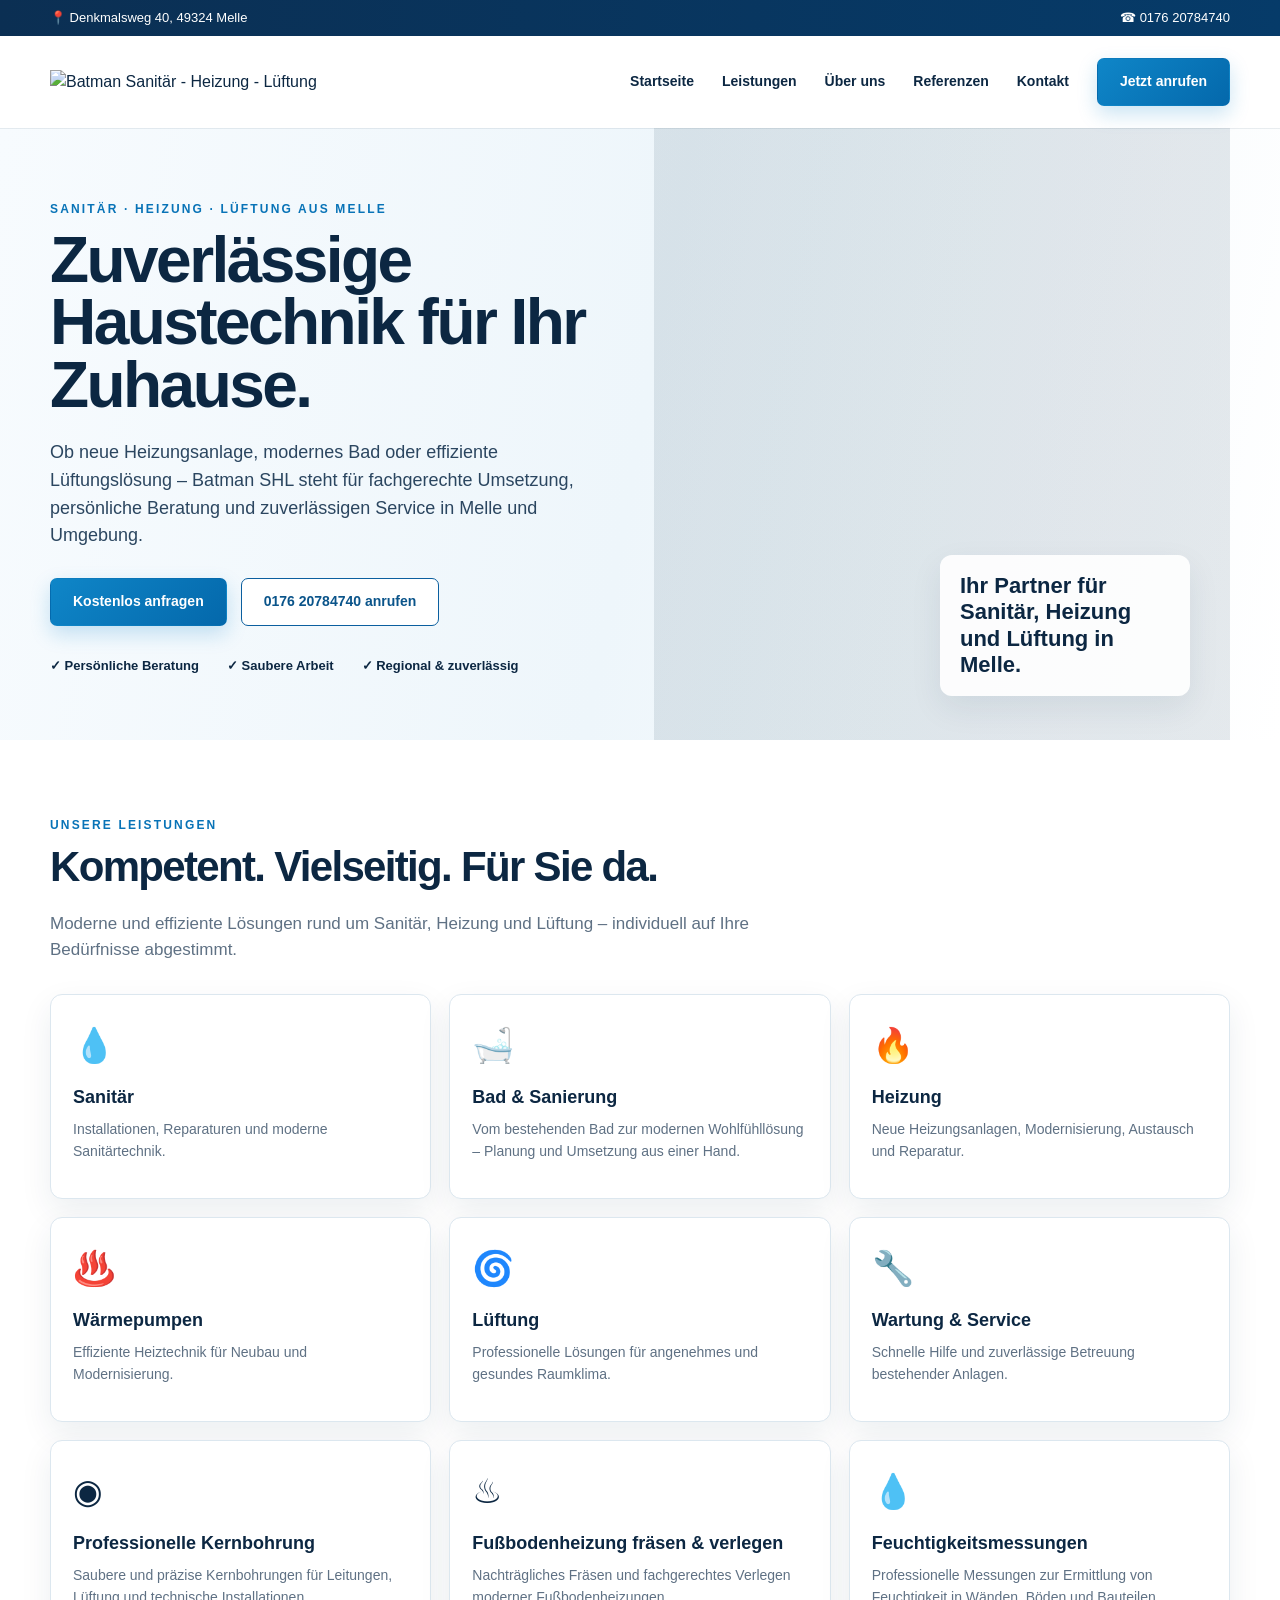
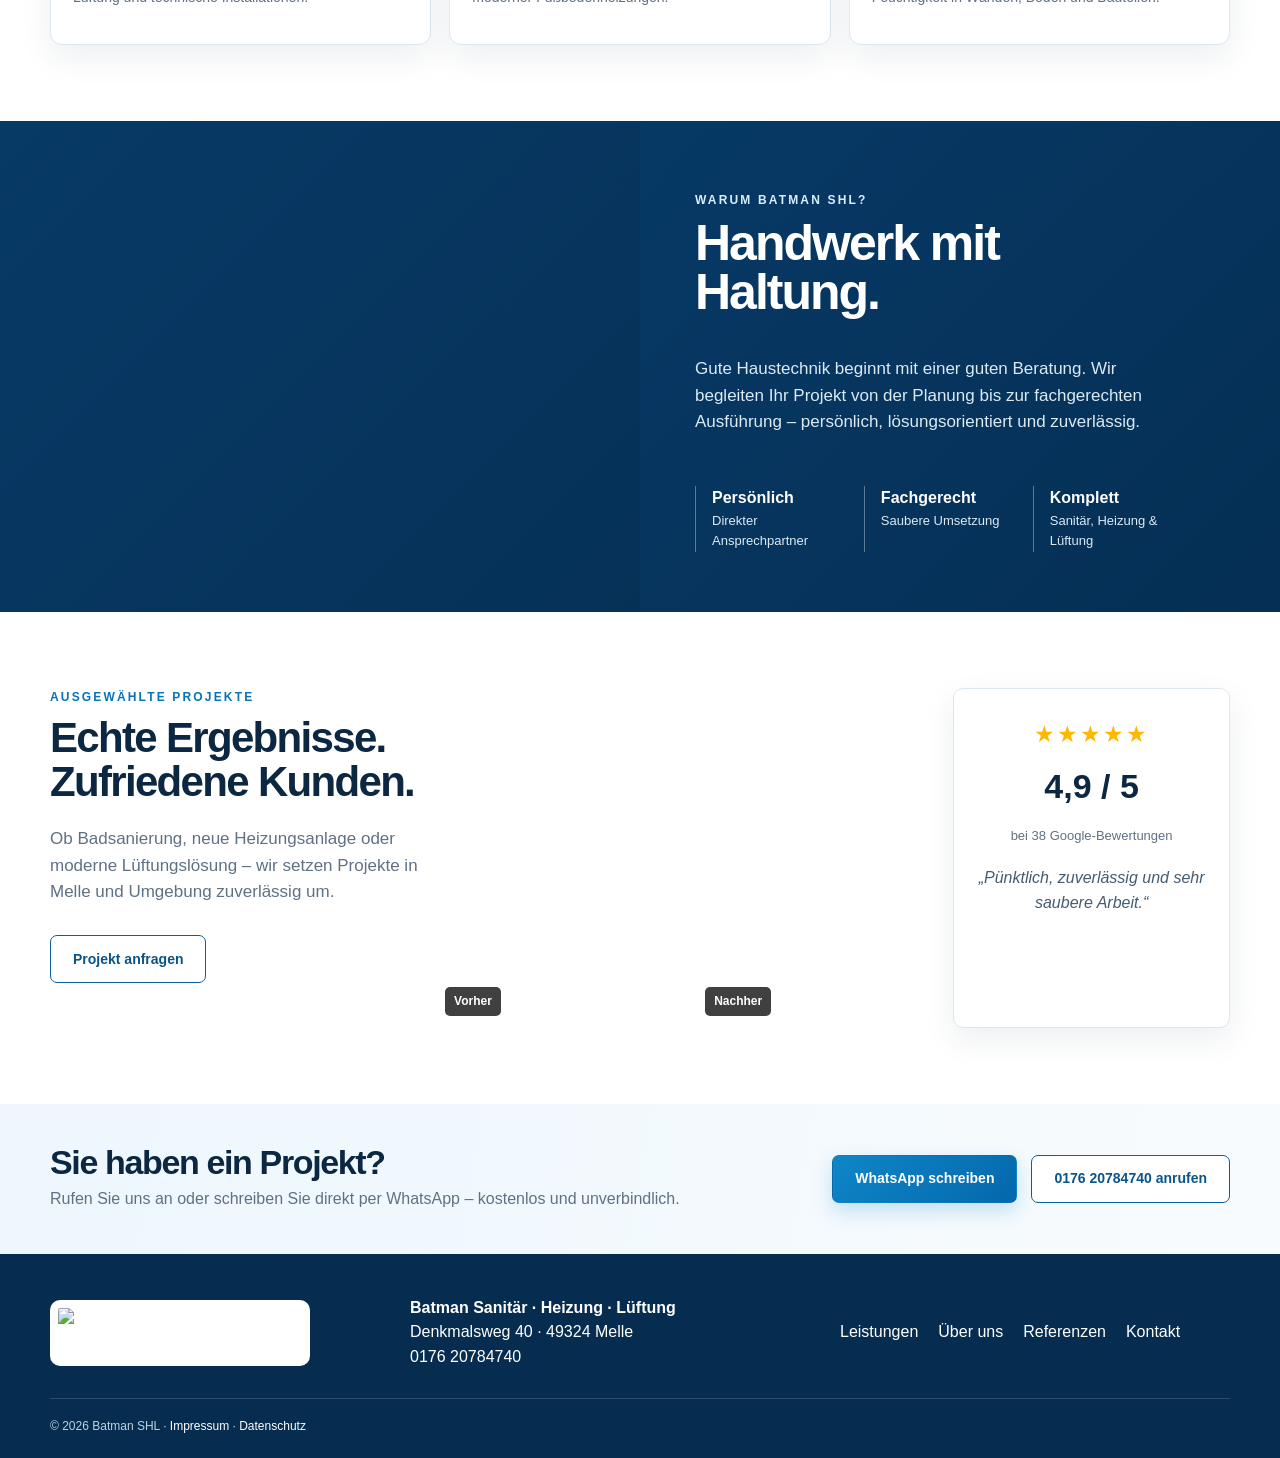
==== index.html @ 79354294 "Add files via upload" ====
<!doctype html>
<html lang="de">
<head>
  <meta charset="utf-8">
  <meta name="viewport" content="width=device-width, initial-scale=1">
  <meta name="description" content="Batman Sanitär – Heizung – Lüftung in Melle. Sanitär, Bad, Heizung, Wärmepumpe, Lüftung, Kernbohrung, Fußbodenheizung, Feuchtigkeitsmessung, Wartung und Service.">
  <title>Batman SHL | Sanitär · Heizung · Lüftung in Melle</title>
  <link rel="stylesheet" href="styles.css">
</head>
<body>
  <div class="topbar">
    <div class="container topbar-inner">
      <span>📍 Denkmalsweg 40, 49324 Melle</span>
      <div><a href="tel:+4917620784740">☎ 0176 20784740</a></div>
    </div>
  </div>

  <header class="header" id="start">
    <div class="container nav-wrap">
      <a class="brand" href="#start" aria-label="Batman SHL Startseite">
        <img src="assets/logo.jpg" alt="Batman Sanitär - Heizung - Lüftung">
      </a>
      <button class="menu-toggle" aria-label="Menü öffnen" aria-expanded="false">☰</button>
      <nav class="nav" aria-label="Hauptnavigation">
        <a href="#start">Startseite</a>
        <a href="#leistungen">Leistungen</a>
        <a href="#warum">Über uns</a>
        <a href="#referenzen">Referenzen</a>
        <a href="#kontakt">Kontakt</a>
      </nav>
      <a class="btn btn-primary nav-cta" href="tel:+4917620784740">Jetzt anrufen</a>
    </div>
  </header>

  <main>
    <section class="hero">
      <div class="container hero-grid">
        <div class="hero-copy">
          <div class="eyebrow">SANITÄR · HEIZUNG · LÜFTUNG AUS MELLE</div>
          <h1>Zuverlässige Haustechnik für Ihr Zuhause.</h1>
          <p>Ob neue Heizungsanlage, modernes Bad oder effiziente Lüftungslösung – Batman SHL steht für fachgerechte Umsetzung, persönliche Beratung und zuverlässigen Service in Melle und Umgebung.</p>
          <div class="actions">
            <a class="btn btn-primary" href="#kontakt">Kostenlos anfragen</a>
            <a class="btn btn-outline" href="tel:+4917620784740">0176 20784740 anrufen</a>
          </div>
          <div class="trust-row">
            <span>✓ Persönliche Beratung</span>
            <span>✓ Saubere Arbeit</span>
            <span>✓ Regional & zuverlässig</span>
          </div>
        </div>
        <div class="hero-media" role="img" aria-label="Modernes Badezimmer">
          <div class="hero-note">Ihr Partner für Sanitär, Heizung und Lüftung in Melle.</div>
        </div>
      </div>
    </section>

    <section class="section" id="leistungen">
      <div class="container">
        <div class="eyebrow">UNSERE LEISTUNGEN</div>
        <h2>Kompetent. Vielseitig. Für Sie da.</h2>
        <p class="section-intro">Moderne und effiziente Lösungen rund um Sanitär, Heizung und Lüftung – individuell auf Ihre Bedürfnisse abgestimmt.</p>
        <div class="services-grid">
          <article class="service-card"><div class="service-icon">💧</div><h3>Sanitär</h3><p>Installationen, Reparaturen und moderne Sanitärtechnik.</p></article>
          <article class="service-card"><div class="service-icon">🛁</div><h3>Bad & Sanierung</h3><p>Vom bestehenden Bad zur modernen Wohlfühllösung – Planung und Umsetzung aus einer Hand.</p></article>
          <article class="service-card"><div class="service-icon">🔥</div><h3>Heizung</h3><p>Neue Heizungsanlagen, Modernisierung, Austausch und Reparatur.</p></article>
          <article class="service-card"><div class="service-icon">♨️</div><h3>Wärmepumpen</h3><p>Effiziente Heiztechnik für Neubau und Modernisierung.</p></article>
          <article class="service-card"><div class="service-icon">🌀</div><h3>Lüftung</h3><p>Professionelle Lösungen für angenehmes und gesundes Raumklima.</p></article>
          <article class="service-card"><div class="service-icon">🔧</div><h3>Wartung & Service</h3><p>Schnelle Hilfe und zuverlässige Betreuung bestehender Anlagen.</p></article>
          <article class="service-card"><div class="service-icon">◉</div><h3>Professionelle Kernbohrung</h3><p>Saubere und präzise Kernbohrungen für Leitungen, Lüftung und technische Installationen.</p></article>
          <article class="service-card"><div class="service-icon">♨</div><h3>Fußbodenheizung fräsen & verlegen</h3><p>Nachträgliches Fräsen und fachgerechtes Verlegen moderner Fußbodenheizungen.</p></article>
          <article class="service-card"><div class="service-icon">💧</div><h3>Feuchtigkeitsmessungen</h3><p>Professionelle Messungen zur Ermittlung von Feuchtigkeit in Wänden, Böden und Bauteilen.</p></article>
        </div>
      </div>
    </section>

    <section class="why" id="warum">
      <div class="why-photo"></div>
      <div class="why-copy">
        <div class="eyebrow light">WARUM BATMAN SHL?</div>
        <h2>Handwerk mit Haltung.</h2>
        <p>Gute Haustechnik beginnt mit einer guten Beratung. Wir begleiten Ihr Projekt von der Planung bis zur fachgerechten Ausführung – persönlich, lösungsorientiert und zuverlässig.</p>
        <div class="why-points">
          <div><strong>Persönlich</strong><span>Direkter Ansprechpartner</span></div>
          <div><strong>Fachgerecht</strong><span>Saubere Umsetzung</span></div>
          <div><strong>Komplett</strong><span>Sanitär, Heizung & Lüftung</span></div>
        </div>
      </div>
    </section>

    <section class="section" id="referenzen">
      <div class="container project-grid">
        <div>
          <div class="eyebrow">AUSGEWÄHLTE PROJEKTE</div>
          <h2>Echte Ergebnisse. Zufriedene Kunden.</h2>
          <p class="section-intro">Ob Badsanierung, neue Heizungsanlage oder moderne Lüftungslösung – wir setzen Projekte in Melle und Umgebung zuverlässig um.</p>
          <a class="btn btn-outline" href="#kontakt">Projekt anfragen</a>
        </div>
        <div class="project-visual"><span>Vorher</span></div>
        <div class="project-visual after"><span>Nachher</span></div>
        <aside class="review-card">
          <div class="stars">★★★★★</div>
          <strong>4,9 / 5</strong>
          <p>bei 38 Google-Bewertungen</p>
          <blockquote>„Pünktlich, zuverlässig und sehr saubere Arbeit.“</blockquote>
        </aside>
      </div>
    </section>

    <section class="contact-band" id="kontakt">
      <div class="container contact-inner">
        <div>
          <h2>Sie haben ein Projekt?</h2>
          <p>Rufen Sie uns an oder schreiben Sie direkt per WhatsApp – kostenlos und unverbindlich.</p>
        </div>
        <div class="actions">
          <a class="btn btn-primary" href="https://wa.me/4917620784740" target="_blank" rel="noopener">WhatsApp schreiben</a>
          <a class="btn btn-outline light-btn" href="tel:+4917620784740">0176 20784740 anrufen</a>
        </div>
      </div>
    </section>
  </main>

  <footer class="footer">
    <div class="container footer-grid">
      <img src="assets/logo.jpg" alt="Batman Sanitär - Heizung - Lüftung">
      <div>
        <strong>Batman Sanitär · Heizung · Lüftung</strong><br>
        Denkmalsweg 40 · 49324 Melle<br>
        <a href="tel:+4917620784740">0176 20784740</a>
      </div>
      <div class="footer-links">
        <a href="#leistungen">Leistungen</a>
        <a href="#warum">Über uns</a>
        <a href="#referenzen">Referenzen</a>
        <a href="#kontakt">Kontakt</a>
      </div>
    </div>
    <div class="container legal">© <span id="year"></span> Batman SHL · <a href="#">Impressum</a> · <a href="#">Datenschutz</a></div>
  </footer>

  <script src="script.js"></script>
</body>
</html>
---- styles.css ----
:root{--navy:#063b69;--navy2:#0b2f53;--blue:#0f86c8;--red:#d52b1e;--yellow:#ffc928;--ink:#0c2742;--muted:#5f7184;--soft:#f4f8fb;--line:#dce7ef;--white:#fff;--shadow:0 12px 32px rgba(7,45,78,.08)}
*{box-sizing:border-box}html{scroll-behavior:smooth}body{margin:0;font-family:Arial,Helvetica,sans-serif;color:var(--ink);background:#fff;line-height:1.55}a{color:inherit;text-decoration:none}.container{width:min(1180px,calc(100% - 40px));margin:auto}.topbar{background:linear-gradient(90deg,var(--navy2),var(--navy));color:#fff;font-size:13px}.topbar-inner{height:36px;display:flex;align-items:center;justify-content:space-between}.topbar a{color:#fff}.header{background:#fff;position:sticky;top:0;z-index:20;box-shadow:0 1px 0 rgba(12,39,66,.08)}.nav-wrap{height:92px;display:flex;align-items:center;gap:28px}.brand img{display:block;width:280px;max-height:78px;object-fit:contain;object-position:left center}.nav{margin-left:auto;display:flex;gap:28px;align-items:center;font-size:14px;font-weight:600}.nav a:hover{color:var(--blue)}.menu-toggle{display:none;background:none;border:0;font-size:26px}.btn{display:inline-flex;align-items:center;justify-content:center;min-height:48px;padding:0 22px;border-radius:7px;font-weight:700;font-size:14px;border:1px solid transparent;transition:.2s}.btn-primary{background:linear-gradient(135deg,var(--blue),#0468ab);color:#fff;box-shadow:0 8px 20px rgba(15,134,200,.22)}.btn-primary:hover{transform:translateY(-1px)}.btn-outline{border-color:#0b5f9f;color:#0a548a;background:#fff}.hero{background:linear-gradient(100deg,#f7fbfe 0%,#eef6fb 50%,#fff 100%)}.hero-grid{display:grid;grid-template-columns:1.05fr 1fr;min-height:560px}.hero-copy{padding:72px 52px 64px 0;display:flex;flex-direction:column;justify-content:center}.eyebrow{letter-spacing:.18em;font-size:12px;font-weight:800;color:#0873b7;margin-bottom:10px}.hero h1,.section h2,.why h2,.contact-band h2{font-size:clamp(38px,5vw,64px);line-height:.98;letter-spacing:-.04em;margin:0 0 22px}.hero p{font-size:18px;max-width:670px;margin:0 0 28px;color:#2b4660}.actions{display:flex;gap:14px;flex-wrap:wrap}.trust-row{display:flex;gap:28px;flex-wrap:wrap;margin-top:30px;font-size:13px;font-weight:600}.trust-row span{white-space:nowrap}.hero-media{min-height:560px;background:linear-gradient(rgba(4,45,76,.10),rgba(4,45,76,.10)),url('assets/hero-bad.jpg') center/cover no-repeat;position:relative}.hero-note{position:absolute;right:40px;bottom:44px;max-width:250px;background:rgba(255,255,255,.9);padding:18px 20px;border-radius:12px;font-size:22px;font-weight:700;line-height:1.2;box-shadow:var(--shadow)}.section{padding:76px 0}.section h2{font-size:42px;line-height:1.05}.section-intro{max-width:760px;color:var(--muted);margin:0 0 30px;font-size:17px}.services-grid{display:grid;grid-template-columns:repeat(3,1fr);gap:18px}.service-card{border:1px solid var(--line);border-radius:12px;padding:24px 22px;background:#fff;min-height:205px;box-shadow:var(--shadow)}.service-card h3{margin:12px 0 8px;font-size:18px}.service-card p{margin:0;color:var(--muted);font-size:14px}.service-icon{font-size:34px}.why{display:grid;grid-template-columns:1fr 1fr;background:linear-gradient(135deg,#083f70,#052f54);color:#fff}.why-photo{min-height:470px;background:linear-gradient(rgba(4,28,48,.15),rgba(4,28,48,.15)),url('assets/mitarbeiter.jpg') center/cover no-repeat}.why-copy{padding:70px 8vw 60px 55px;display:flex;flex-direction:column;justify-content:center}.why h2{font-size:50px}.why p{font-size:17px;max-width:680px;color:#dceaf4}.light{color:#d9efff}.why-points{display:grid;grid-template-columns:repeat(3,1fr);gap:24px;margin-top:34px}.why-points div{border-left:1px solid rgba(255,255,255,.35);padding-left:16px}.why-points strong,.why-points span{display:block}.why-points span{font-size:13px;color:#dceaf4}.project-grid{display:grid;grid-template-columns:1.2fr .8fr .8fr .9fr;gap:14px;align-items:stretch}.project-visual{min-height:340px;border-radius:10px;background:url('assets/bad-vorher.jpg') center/cover no-repeat;position:relative}.project-visual.after{background-image:url('assets/bad-nachher.jpg')}.project-visual span{position:absolute;left:12px;bottom:12px;background:#111c;color:#fff;padding:5px 9px;border-radius:5px;font-size:12px;font-weight:700}.review-card{border:1px solid var(--line);border-radius:10px;padding:28px 22px;text-align:center;box-shadow:var(--shadow)}.stars{color:#ffb800;font-size:23px;letter-spacing:2px}.review-card strong{display:block;font-size:34px;margin-top:8px}.review-card p{color:var(--muted);font-size:13px}.review-card blockquote{font-style:italic;margin:20px 0 0;color:#445c71}.contact-band{background:linear-gradient(100deg,#edf7fd,#f8fbfd);padding:42px 0}.contact-inner{display:flex;align-items:center;justify-content:space-between;gap:30px}.contact-band h2{font-size:34px;margin-bottom:8px}.contact-band p{margin:0;color:var(--muted)}.footer{background:#062d50;color:#fff;padding:42px 0 22px}.footer-grid{display:grid;grid-template-columns:320px 1fr 1fr;gap:40px;align-items:center}.footer img{width:260px;background:#fff;border-radius:10px;padding:8px}.footer a{color:#fff}.footer-links{display:flex;gap:20px;flex-wrap:wrap}.legal{margin-top:28px;padding-top:18px;border-top:1px solid rgba(255,255,255,.15);font-size:12px;color:#bed1df}.light-btn{background:#fff}
@media(max-width:1000px){.nav{position:absolute;top:92px;left:0;right:0;background:#fff;padding:20px;box-shadow:var(--shadow);display:none;flex-direction:column}.nav.open{display:flex}.menu-toggle{display:block;margin-left:auto}.nav-cta{display:none}.hero-grid{grid-template-columns:1fr}.hero-copy{padding-right:0}.hero-media{min-height:420px}.services-grid{grid-template-columns:repeat(3,1fr)}.why{grid-template-columns:1fr}.project-grid{grid-template-columns:1fr 1fr}.project-grid>div:first-child{grid-column:1/-1}.review-card{grid-column:1/-1}.footer-grid{grid-template-columns:1fr}.brand img{width:240px}}
@media(max-width:640px){.container{width:min(100% - 24px,1180px)}.topbar-inner{height:auto;padding:8px 0;gap:8px;flex-direction:column;align-items:flex-start}.nav-wrap{height:78px}.brand img{width:205px;max-height:66px}.hero-copy{padding:48px 0}.hero h1{font-size:46px}.hero-media{min-height:330px}.hero-note{right:18px;bottom:18px;font-size:18px;max-width:210px}.services-grid{grid-template-columns:1fr}.why-copy{padding:50px 24px}.why h2{font-size:42px}.why-points{grid-template-columns:1fr}.project-grid{grid-template-columns:1fr}.project-grid>*{grid-column:1!important}.contact-inner{flex-direction:column;align-items:flex-start}.footer img{width:220px}.actions .btn{width:100%}}
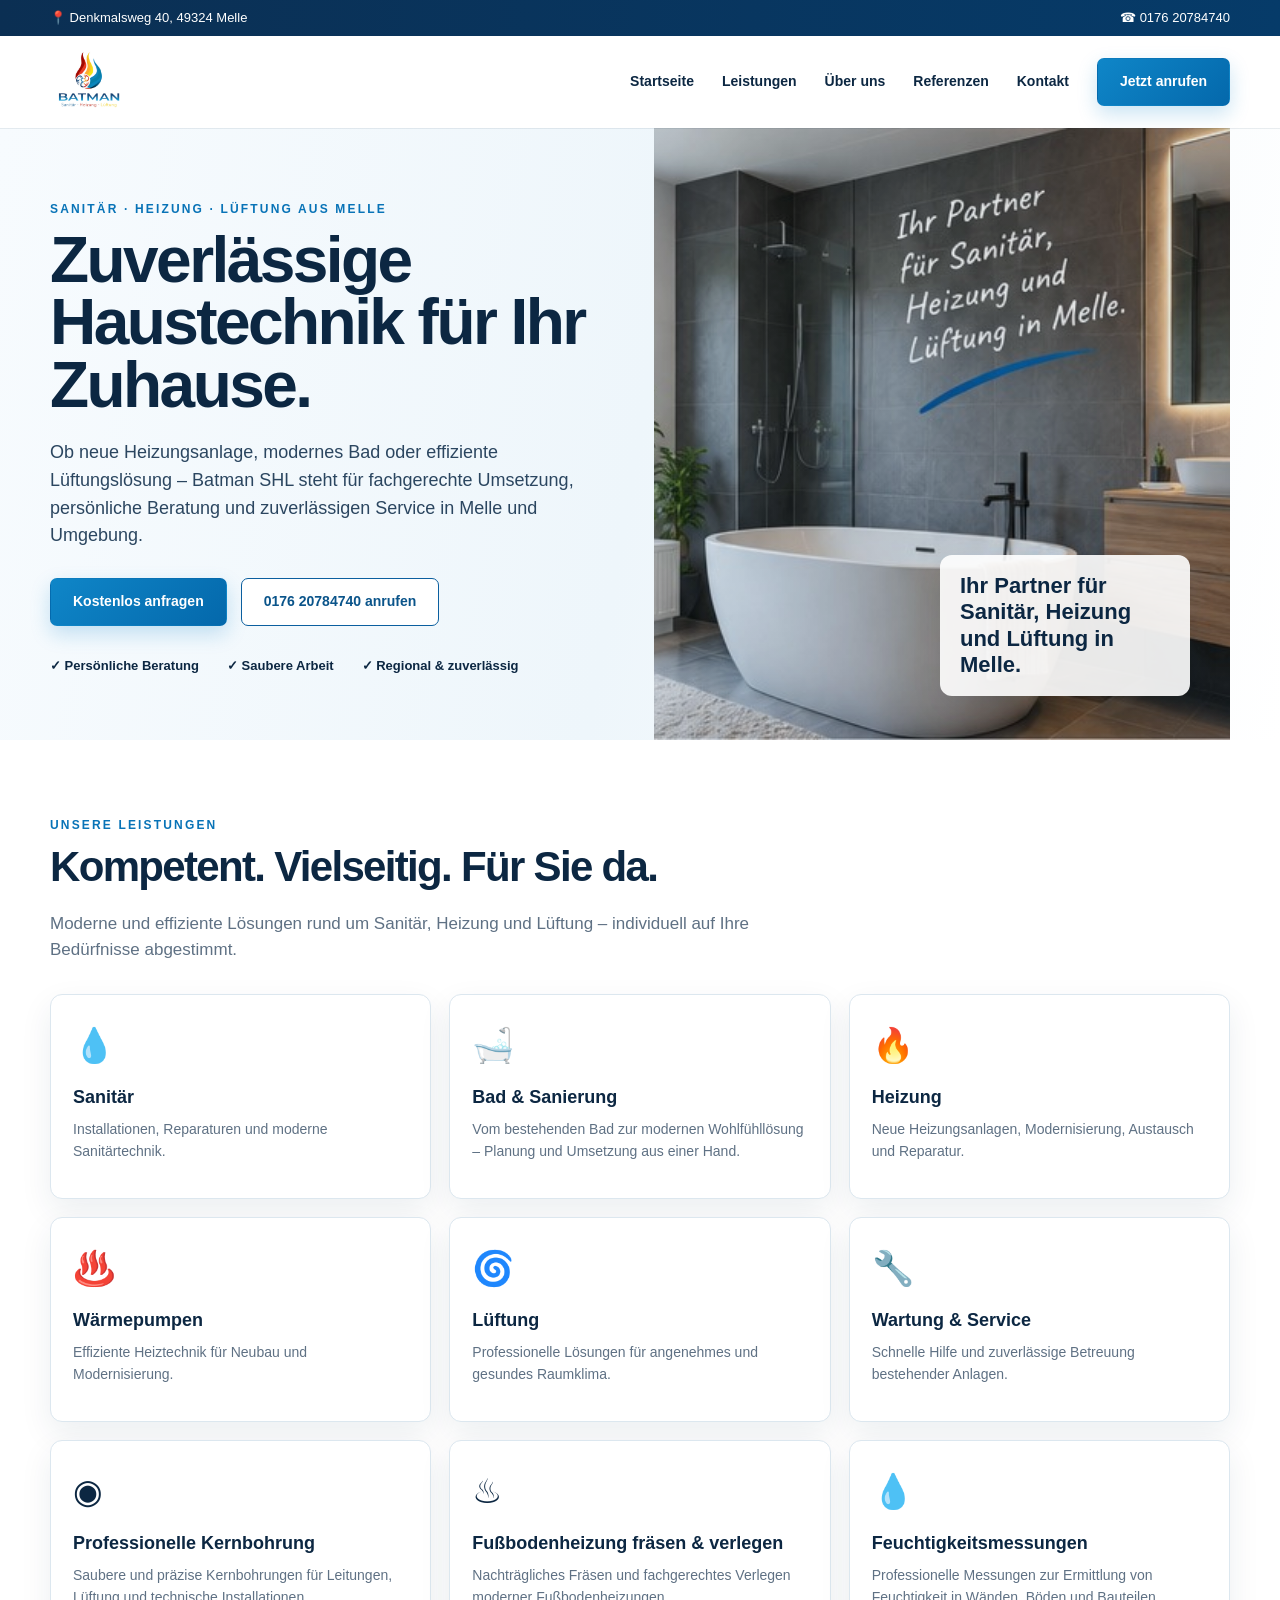
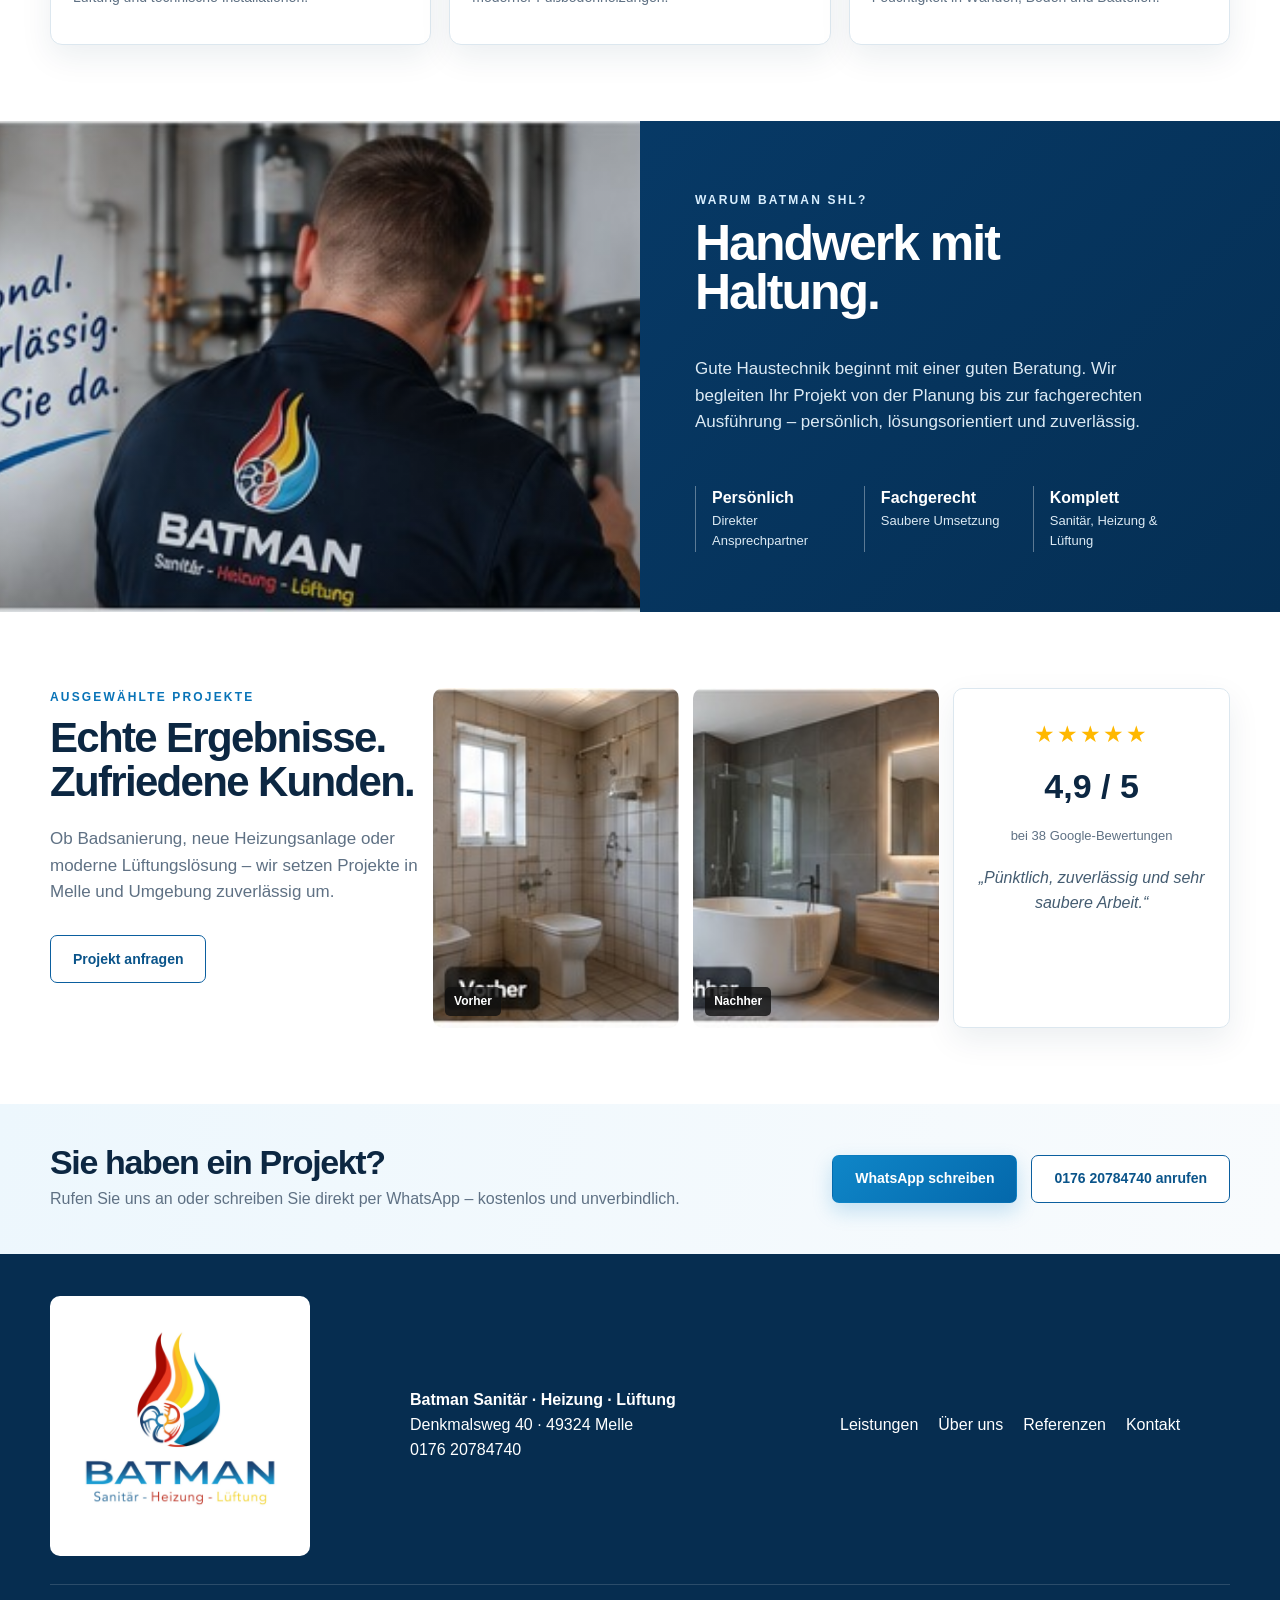
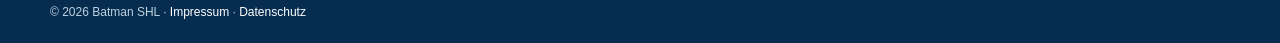
==== commit 46b81c3a: "Add files via upload" ====
--- a/index.html
+++ b/index.html
@@ -18,7 +18,7 @@
   <header class="header" id="start">
     <div class="container nav-wrap">
       <a class="brand" href="#start" aria-label="Batman SHL Startseite">
-        <img src="assets/logo.jpg" alt="Batman Sanitär - Heizung - Lüftung">
+        <img src="logo.jpg" alt="Batman Sanitär - Heizung - Lüftung">
       </a>
       <button class="menu-toggle" aria-label="Menü öffnen" aria-expanded="false">☰</button>
       <nav class="nav" aria-label="Hauptnavigation">
@@ -123,7 +123,7 @@
 
   <footer class="footer">
     <div class="container footer-grid">
-      <img src="assets/logo.jpg" alt="Batman Sanitär - Heizung - Lüftung">
+      <img src="logo.jpg" alt="Batman Sanitär - Heizung - Lüftung">
       <div>
         <strong>Batman Sanitär · Heizung · Lüftung</strong><br>
         Denkmalsweg 40 · 49324 Melle<br>
--- a/styles.css
+++ b/styles.css
@@ -1,4 +1,53 @@
 :root{--navy:#063b69;--navy2:#0b2f53;--blue:#0f86c8;--red:#d52b1e;--yellow:#ffc928;--ink:#0c2742;--muted:#5f7184;--soft:#f4f8fb;--line:#dce7ef;--white:#fff;--shadow:0 12px 32px rgba(7,45,78,.08)}
-*{box-sizing:border-box}html{scroll-behavior:smooth}body{margin:0;font-family:Arial,Helvetica,sans-serif;color:var(--ink);background:#fff;line-height:1.55}a{color:inherit;text-decoration:none}.container{width:min(1180px,calc(100% - 40px));margin:auto}.topbar{background:linear-gradient(90deg,var(--navy2),var(--navy));color:#fff;font-size:13px}.topbar-inner{height:36px;display:flex;align-items:center;justify-content:space-between}.topbar a{color:#fff}.header{background:#fff;position:sticky;top:0;z-index:20;box-shadow:0 1px 0 rgba(12,39,66,.08)}.nav-wrap{height:92px;display:flex;align-items:center;gap:28px}.brand img{display:block;width:280px;max-height:78px;object-fit:contain;object-position:left center}.nav{margin-left:auto;display:flex;gap:28px;align-items:center;font-size:14px;font-weight:600}.nav a:hover{color:var(--blue)}.menu-toggle{display:none;background:none;border:0;font-size:26px}.btn{display:inline-flex;align-items:center;justify-content:center;min-height:48px;padding:0 22px;border-radius:7px;font-weight:700;font-size:14px;border:1px solid transparent;transition:.2s}.btn-primary{background:linear-gradient(135deg,var(--blue),#0468ab);color:#fff;box-shadow:0 8px 20px rgba(15,134,200,.22)}.btn-primary:hover{transform:translateY(-1px)}.btn-outline{border-color:#0b5f9f;color:#0a548a;background:#fff}.hero{background:linear-gradient(100deg,#f7fbfe 0%,#eef6fb 50%,#fff 100%)}.hero-grid{display:grid;grid-template-columns:1.05fr 1fr;min-height:560px}.hero-copy{padding:72px 52px 64px 0;display:flex;flex-direction:column;justify-content:center}.eyebrow{letter-spacing:.18em;font-size:12px;font-weight:800;color:#0873b7;margin-bottom:10px}.hero h1,.section h2,.why h2,.contact-band h2{font-size:clamp(38px,5vw,64px);line-height:.98;letter-spacing:-.04em;margin:0 0 22px}.hero p{font-size:18px;max-width:670px;margin:0 0 28px;color:#2b4660}.actions{display:flex;gap:14px;flex-wrap:wrap}.trust-row{display:flex;gap:28px;flex-wrap:wrap;margin-top:30px;font-size:13px;font-weight:600}.trust-row span{white-space:nowrap}.hero-media{min-height:560px;background:linear-gradient(rgba(4,45,76,.10),rgba(4,45,76,.10)),url('assets/hero-bad.jpg') center/cover no-repeat;position:relative}.hero-note{position:absolute;right:40px;bottom:44px;max-width:250px;background:rgba(255,255,255,.9);padding:18px 20px;border-radius:12px;font-size:22px;font-weight:700;line-height:1.2;box-shadow:var(--shadow)}.section{padding:76px 0}.section h2{font-size:42px;line-height:1.05}.section-intro{max-width:760px;color:var(--muted);margin:0 0 30px;font-size:17px}.services-grid{display:grid;grid-template-columns:repeat(3,1fr);gap:18px}.service-card{border:1px solid var(--line);border-radius:12px;padding:24px 22px;background:#fff;min-height:205px;box-shadow:var(--shadow)}.service-card h3{margin:12px 0 8px;font-size:18px}.service-card p{margin:0;color:var(--muted);font-size:14px}.service-icon{font-size:34px}.why{display:grid;grid-template-columns:1fr 1fr;background:linear-gradient(135deg,#083f70,#052f54);color:#fff}.why-photo{min-height:470px;background:linear-gradient(rgba(4,28,48,.15),rgba(4,28,48,.15)),url('assets/mitarbeiter.jpg') center/cover no-repeat}.why-copy{padding:70px 8vw 60px 55px;display:flex;flex-direction:column;justify-content:center}.why h2{font-size:50px}.why p{font-size:17px;max-width:680px;color:#dceaf4}.light{color:#d9efff}.why-points{display:grid;grid-template-columns:repeat(3,1fr);gap:24px;margin-top:34px}.why-points div{border-left:1px solid rgba(255,255,255,.35);padding-left:16px}.why-points strong,.why-points span{display:block}.why-points span{font-size:13px;color:#dceaf4}.project-grid{display:grid;grid-template-columns:1.2fr .8fr .8fr .9fr;gap:14px;align-items:stretch}.project-visual{min-height:340px;border-radius:10px;background:url('assets/bad-vorher.jpg') center/cover no-repeat;position:relative}.project-visual.after{background-image:url('assets/bad-nachher.jpg')}.project-visual span{position:absolute;left:12px;bottom:12px;background:#111c;color:#fff;padding:5px 9px;border-radius:5px;font-size:12px;font-weight:700}.review-card{border:1px solid var(--line);border-radius:10px;padding:28px 22px;text-align:center;box-shadow:var(--shadow)}.stars{color:#ffb800;font-size:23px;letter-spacing:2px}.review-card strong{display:block;font-size:34px;margin-top:8px}.review-card p{color:var(--muted);font-size:13px}.review-card blockquote{font-style:italic;margin:20px 0 0;color:#445c71}.contact-band{background:linear-gradient(100deg,#edf7fd,#f8fbfd);padding:42px 0}.contact-inner{display:flex;align-items:center;justify-content:space-between;gap:30px}.contact-band h2{font-size:34px;margin-bottom:8px}.contact-band p{margin:0;color:var(--muted)}.footer{background:#062d50;color:#fff;padding:42px 0 22px}.footer-grid{display:grid;grid-template-columns:320px 1fr 1fr;gap:40px;align-items:center}.footer img{width:260px;background:#fff;border-radius:10px;padding:8px}.footer a{color:#fff}.footer-links{display:flex;gap:20px;flex-wrap:wrap}.legal{margin-top:28px;padding-top:18px;border-top:1px solid rgba(255,255,255,.15);font-size:12px;color:#bed1df}.light-btn{background:#fff}
+*{box-sizing:border-box}html{scroll-behavior:smooth}body{margin:0;font-family:Arial,Helvetica,sans-serif;color:var(--ink);background:#fff;line-height:1.55}a{color:inherit;text-decoration:none}.container{width:min(1180px,calc(100% - 40px));margin:auto}.topbar{background:linear-gradient(90deg,var(--navy2),var(--navy));color:#fff;font-size:13px}.topbar-inner{height:36px;display:flex;align-items:center;justify-content:space-between}.topbar a{color:#fff}.header{background:#fff;position:sticky;top:0;z-index:20;box-shadow:0 1px 0 rgba(12,39,66,.08)}.nav-wrap{height:92px;display:flex;align-items:center;gap:28px}.brand img{display:block;width:280px;max-height:78px;object-fit:contain;object-position:left center}.nav{margin-left:auto;display:flex;gap:28px;align-items:center;font-size:14px;font-weight:600}.nav a:hover{color:var(--blue)}.menu-toggle{display:none;background:none;border:0;font-size:26px}.btn{display:inline-flex;align-items:center;justify-content:center;min-height:48px;padding:0 22px;border-radius:7px;font-weight:700;font-size:14px;border:1px solid transparent;transition:.2s}.btn-primary{background:linear-gradient(135deg,var(--blue),#0468ab);color:#fff;box-shadow:0 8px 20px rgba(15,134,200,.22)}.btn-primary:hover{transform:translateY(-1px)}.btn-outline{border-color:#0b5f9f;color:#0a548a;background:#fff}.hero{background:linear-gradient(100deg,#f7fbfe 0%,#eef6fb 50%,#fff 100%)}.hero-grid{display:grid;grid-template-columns:1.05fr 1fr;min-height:560px}.hero-copy{padding:72px 52px 64px 0;display:flex;flex-direction:column;justify-content:center}.eyebrow{letter-spacing:.18em;font-size:12px;font-weight:800;color:#0873b7;margin-bottom:10px}.hero h1,.section h2,.why h2,.contact-band h2{font-size:clamp(38px,5vw,64px);line-height:.98;letter-spacing:-.04em;margin:0 0 22px}.hero p{font-size:18px;max-width:670px;margin:0 0 28px;color:#2b4660}.actions{display:flex;gap:14px;flex-wrap:wrap}.trust-row{display:flex;gap:28px;flex-wrap:wrap;margin-top:30px;font-size:13px;font-weight:600}.trust-row span{white-space:nowrap}.hero-media{min-height:560px;background:linear-gradient(rgba(4,45,76,.10),rgba(4,45,76,.10)),url('hero-bad.jpg') center/cover no-repeat;position:relative}.hero-note{position:absolute;right:40px;bottom:44px;max-width:250px;background:rgba(255,255,255,.9);padding:18px 20px;border-radius:12px;font-size:22px;font-weight:700;line-height:1.2;box-shadow:var(--shadow)}.section{padding:76px 0}.section h2{font-size:42px;line-height:1.05}.section-intro{max-width:760px;color:var(--muted);margin:0 0 30px;font-size:17px}.services-grid{display:grid;grid-template-columns:repeat(3,1fr);gap:18px}.service-card{border:1px solid var(--line);border-radius:12px;padding:24px 22px;background:#fff;min-height:205px;box-shadow:var(--shadow)}.service-card h3{margin:12px 0 8px;font-size:18px}.service-card p{margin:0;color:var(--muted);font-size:14px}.service-icon{font-size:34px}.why{display:grid;grid-template-columns:1fr 1fr;background:linear-gradient(135deg,#083f70,#052f54);color:#fff}.why-photo{min-height:470px;background:linear-gradient(rgba(4,28,48,.15),rgba(4,28,48,.15)),url('mitarbeiter.jpg') center/cover no-repeat}.why-copy{padding:70px 8vw 60px 55px;display:flex;flex-direction:column;justify-content:center}.why h2{font-size:50px}.why p{font-size:17px;max-width:680px;color:#dceaf4}.light{color:#d9efff}.why-points{display:grid;grid-template-columns:repeat(3,1fr);gap:24px;margin-top:34px}.why-points div{border-left:1px solid rgba(255,255,255,.35);padding-left:16px}.why-points strong,.why-points span{display:block}.why-points span{font-size:13px;color:#dceaf4}.project-grid{display:grid;grid-template-columns:1.2fr .8fr .8fr .9fr;gap:14px;align-items:stretch}.project-visual{min-height:340px;border-radius:10px;background:url('bad-vorher.jpg') center/cover no-repeat;position:relative}.project-visual.after{background-image:url('bad-nachher.jpg')}.project-visual span{position:absolute;left:12px;bottom:12px;background:#111c;color:#fff;padding:5px 9px;border-radius:5px;font-size:12px;font-weight:700}.review-card{border:1px solid var(--line);border-radius:10px;padding:28px 22px;text-align:center;box-shadow:var(--shadow)}.stars{color:#ffb800;font-size:23px;letter-spacing:2px}.review-card strong{display:block;font-size:34px;margin-top:8px}.review-card p{color:var(--muted);font-size:13px}.review-card blockquote{font-style:italic;margin:20px 0 0;color:#445c71}.contact-band{background:linear-gradient(100deg,#edf7fd,#f8fbfd);padding:42px 0}.contact-inner{display:flex;align-items:center;justify-content:space-between;gap:30px}.contact-band h2{font-size:34px;margin-bottom:8px}.contact-band p{margin:0;color:var(--muted)}.footer{background:#062d50;color:#fff;padding:42px 0 22px}.footer-grid{display:grid;grid-template-columns:320px 1fr 1fr;gap:40px;align-items:center}.footer img{width:260px;background:#fff;border-radius:10px;padding:8px}.footer a{color:#fff}.footer-links{display:flex;gap:20px;flex-wrap:wrap}.legal{margin-top:28px;padding-top:18px;border-top:1px solid rgba(255,255,255,.15);font-size:12px;color:#bed1df}.light-btn{background:#fff}
 @media(max-width:1000px){.nav{position:absolute;top:92px;left:0;right:0;background:#fff;padding:20px;box-shadow:var(--shadow);display:none;flex-direction:column}.nav.open{display:flex}.menu-toggle{display:block;margin-left:auto}.nav-cta{display:none}.hero-grid{grid-template-columns:1fr}.hero-copy{padding-right:0}.hero-media{min-height:420px}.services-grid{grid-template-columns:repeat(3,1fr)}.why{grid-template-columns:1fr}.project-grid{grid-template-columns:1fr 1fr}.project-grid>div:first-child{grid-column:1/-1}.review-card{grid-column:1/-1}.footer-grid{grid-template-columns:1fr}.brand img{width:240px}}
 @media(max-width:640px){.container{width:min(100% - 24px,1180px)}.topbar-inner{height:auto;padding:8px 0;gap:8px;flex-direction:column;align-items:flex-start}.nav-wrap{height:78px}.brand img{width:205px;max-height:66px}.hero-copy{padding:48px 0}.hero h1{font-size:46px}.hero-media{min-height:330px}.hero-note{right:18px;bottom:18px;font-size:18px;max-width:210px}.services-grid{grid-template-columns:1fr}.why-copy{padding:50px 24px}.why h2{font-size:42px}.why-points{grid-template-columns:1fr}.project-grid{grid-template-columns:1fr}.project-grid>*{grid-column:1!important}.contact-inner{flex-direction:column;align-items:flex-start}.footer img{width:220px}.actions .btn{width:100%}}
+
+/* ===== MOBILE-ONLY KORREKTUREN (Desktop bleibt unverändert) ===== */
+@media (max-width:640px){
+  /* Header kompakter und Logo sauber sichtbar */
+  .header{position:sticky;top:0}
+  .nav-wrap{height:72px;gap:12px}
+  .brand{display:flex;align-items:center;min-width:0;max-width:78%}
+  .brand img{width:190px;height:58px;max-height:58px;object-fit:contain;object-position:left center;background:#fff}
+  .menu-toggle{font-size:30px;line-height:1;padding:8px;color:var(--blue)}
+  .nav{top:72px}
+
+  /* Hero auf dem Handy ausgewogener */
+  .hero-copy{padding:38px 0 34px}
+  .hero h1{font-size:42px;line-height:1.04;margin-bottom:20px}
+  .hero p{font-size:17px;line-height:1.55}
+  .trust-row{gap:12px 20px;margin-top:24px}
+  .hero-media{min-height:285px;background-position:center}
+  .hero-note{right:14px;bottom:14px;max-width:205px;padding:15px 16px;font-size:17px}
+
+  /* Leistungen: weniger Leerraum, bessere Lesbarkeit */
+  .section{padding:54px 0}
+  .section h2{font-size:38px;line-height:1.06}
+  .section-intro{font-size:16px;line-height:1.55}
+  .services-grid{gap:14px}
+  .service-card{min-height:0;padding:22px 20px}
+  .service-card h3{font-size:21px}
+  .service-card p{font-size:16px;line-height:1.5}
+  .service-icon{font-size:32px}
+
+  /* Mitarbeiterbild auf Mobil sichtbar und vor dem Text */
+  .why{grid-template-columns:1fr}
+  .why-photo{display:block;min-height:280px;background-position:center 35%}
+  .why-copy{padding:44px 22px 48px}
+  .why h2{font-size:40px}
+  .why p{font-size:16px}
+  .why-points{gap:18px;margin-top:26px}
+
+  /* Referenzen: Bilder kompakt statt riesiger Leerflächen */
+  .project-grid{gap:16px}
+  .project-visual{min-height:260px;background-position:center}
+  .review-card{padding:24px 18px}
+
+  /* Kontakt & Footer kompakter */
+  .contact-band{padding:36px 0}
+  .contact-band h2{font-size:32px}
+  .footer{padding:34px 0 18px}
+  .footer-grid{gap:24px}
+  .footer img{width:200px;max-height:200px;object-fit:contain;background:#fff}
+}
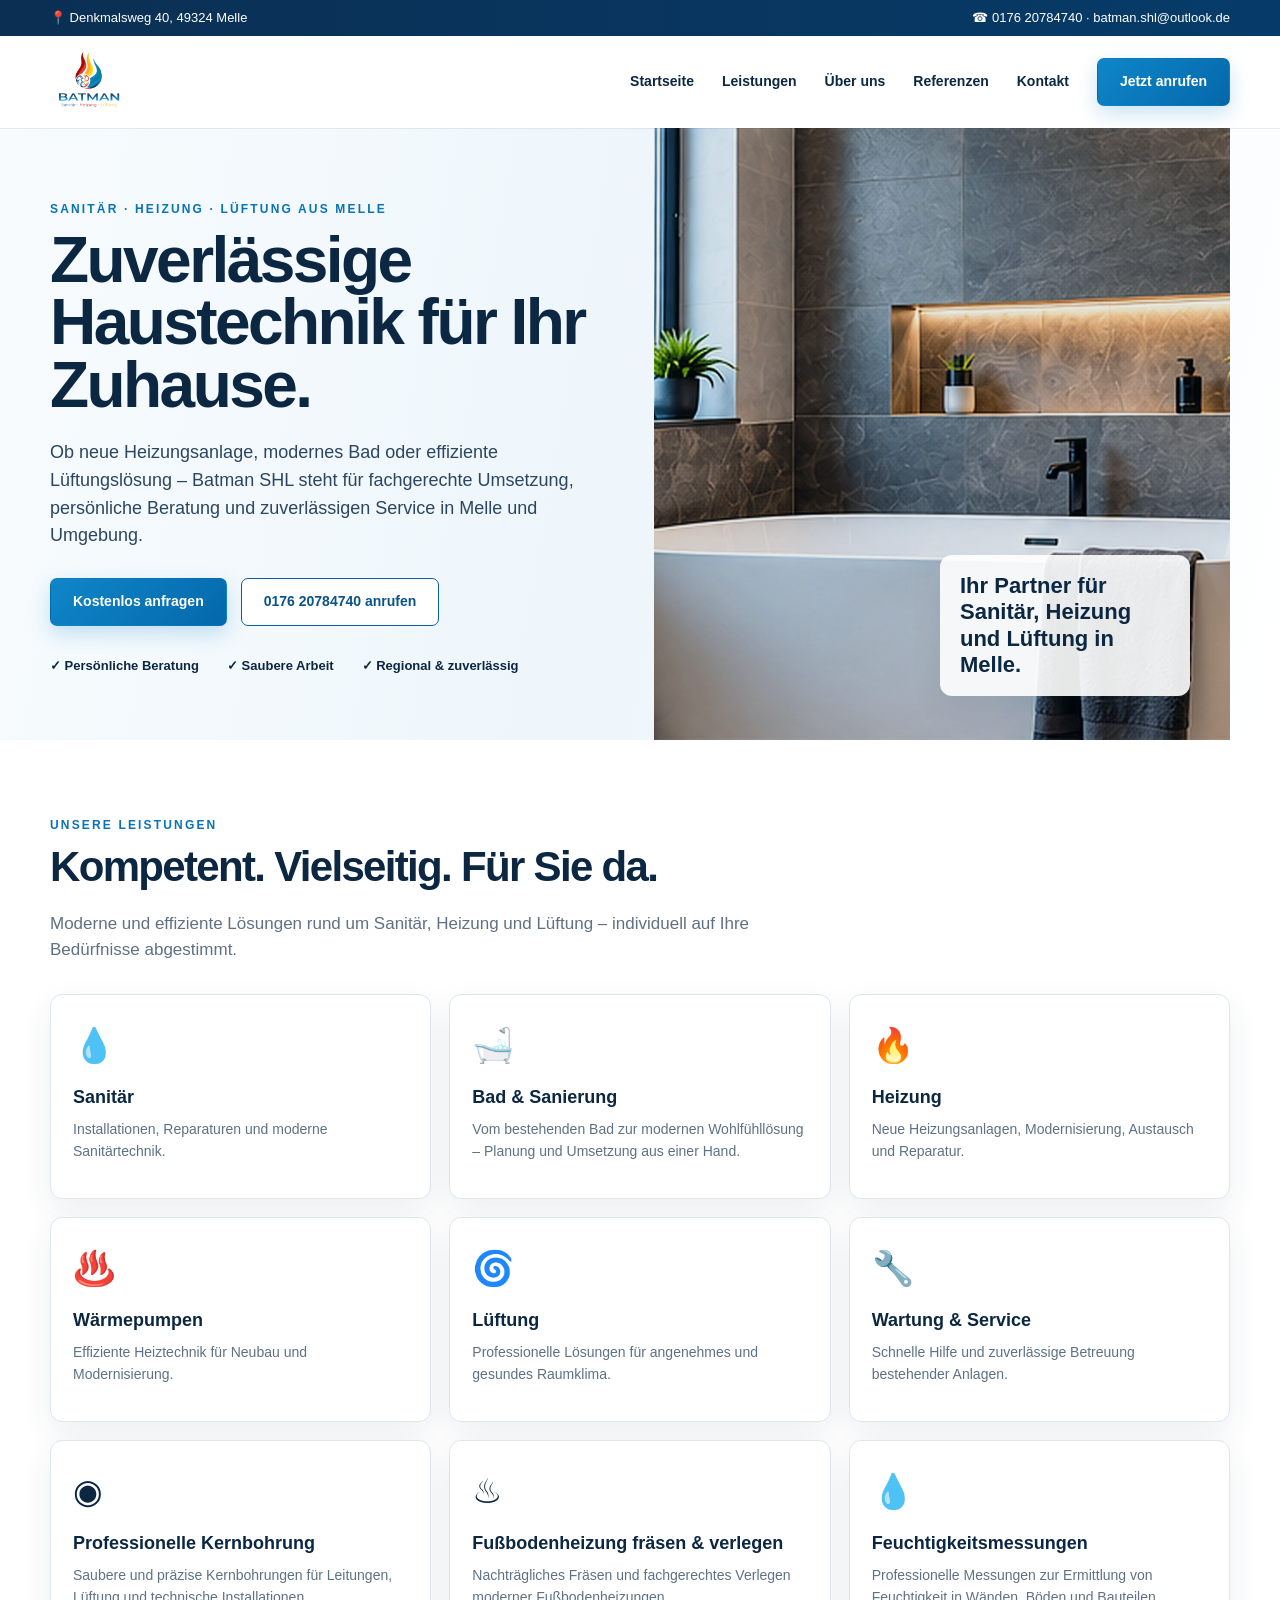
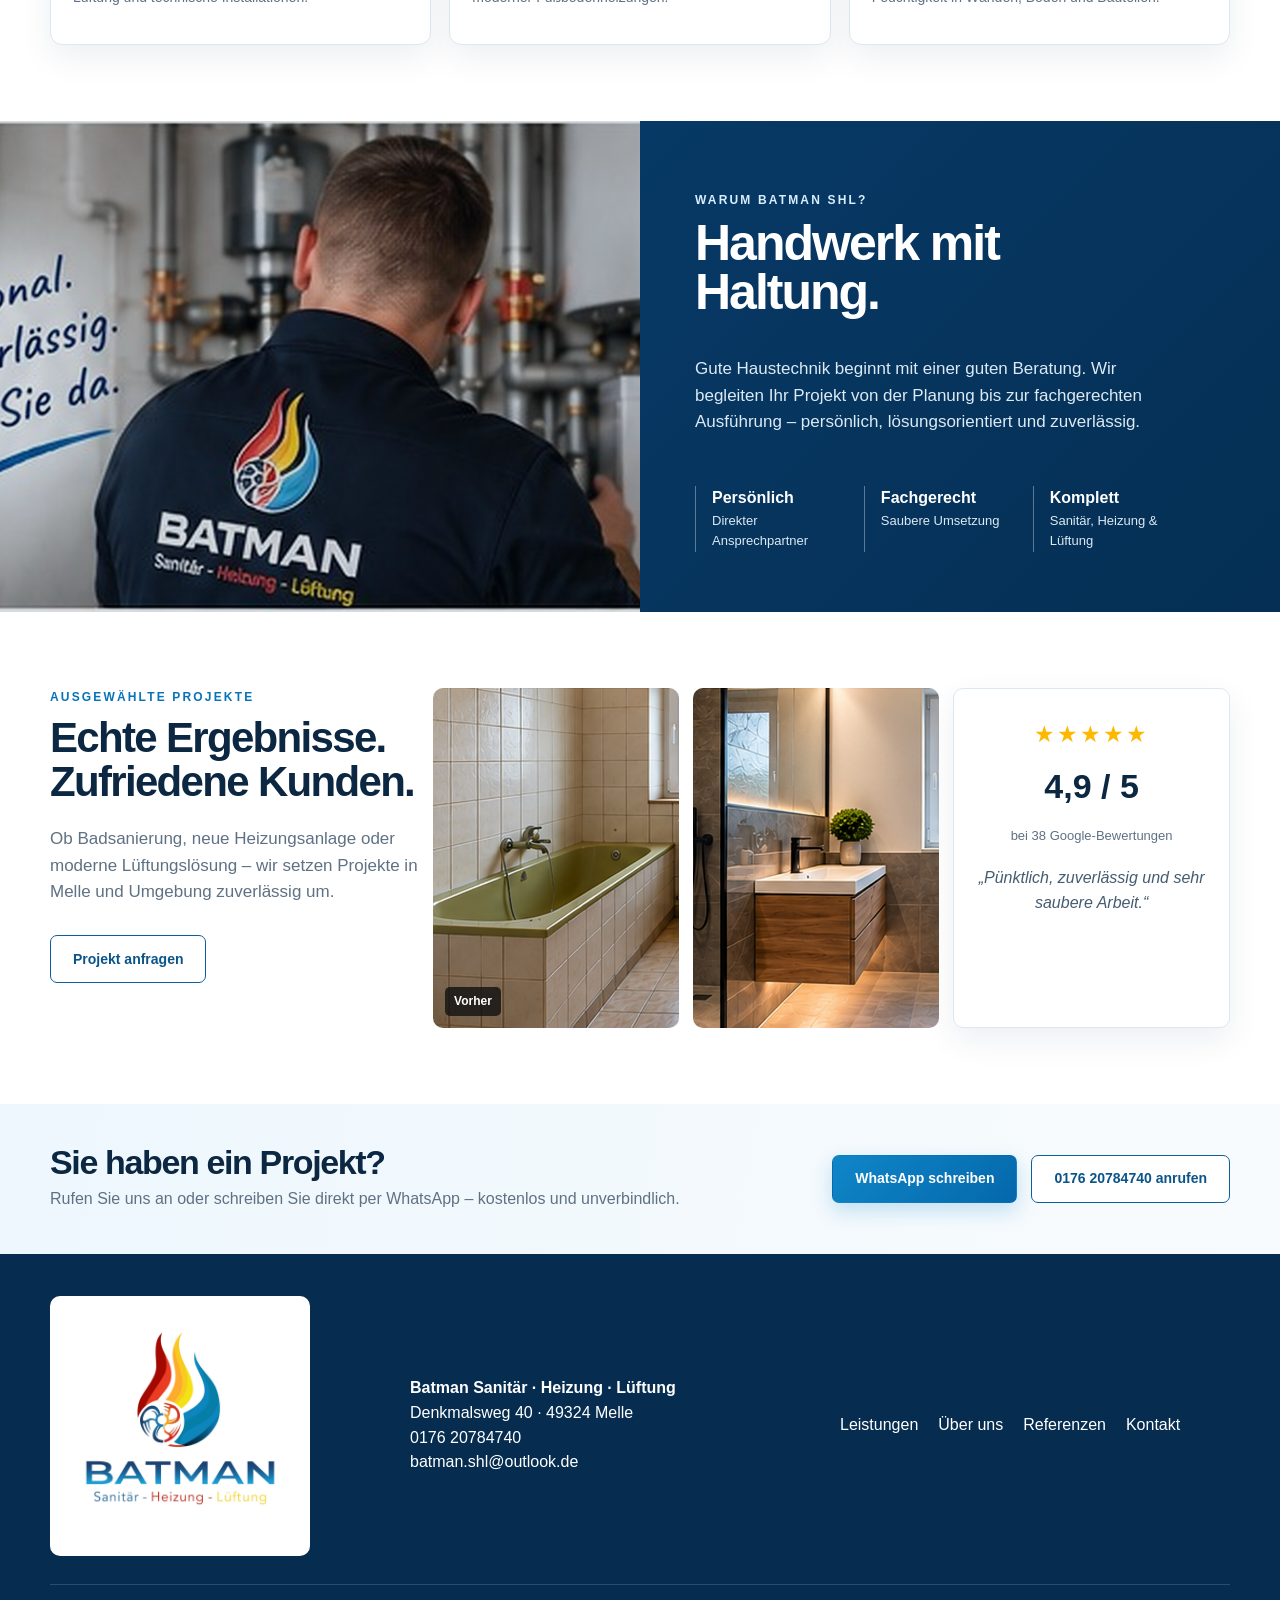
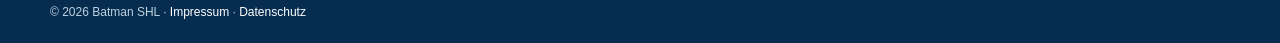
==== commit 42f6667f: "Add files via upload" ====
--- a/index.html
+++ b/index.html
@@ -3,15 +3,37 @@
 <head>
   <meta charset="utf-8">
   <meta name="viewport" content="width=device-width, initial-scale=1">
-  <meta name="description" content="Batman Sanitär – Heizung – Lüftung in Melle. Sanitär, Bad, Heizung, Wärmepumpe, Lüftung, Kernbohrung, Fußbodenheizung, Feuchtigkeitsmessung, Wartung und Service.">
-  <title>Batman SHL | Sanitär · Heizung · Lüftung in Melle</title>
+  <title>Batman SHL | Sanitär, Heizung & Lüftung in Melle</title>
+  <meta name="description" content="Batman SHL in Melle: Sanitär, Badsanierung, Heizung, Wärmepumpen, Lüftung, Kernbohrung, Fußbodenheizung fräsen & verlegen, Feuchtigkeitsmessungen und Service.">
+  <meta name="robots" content="index,follow">
+  <link rel="canonical" href="https://batman-shl.de/">
+  <meta property="og:type" content="website">
+  <meta property="og:locale" content="de_DE">
+  <meta property="og:title" content="Batman SHL | Sanitär, Heizung & Lüftung in Melle">
+  <meta property="og:description" content="Zuverlässige Haustechnik in Melle: Sanitär, Heizung, Lüftung, Wärmepumpen und weitere SHL-Leistungen.">
+  <meta property="og:url" content="https://batman-shl.de/">
+  <meta property="og:image" content="https://batman-shl.de/logo.jpg">
+  <link rel="icon" href="logo.jpg" type="image/jpeg">
   <link rel="stylesheet" href="styles.css">
+  <script type="application/ld+json">
+  {
+    "@context":"https://schema.org",
+    "@type":"Plumber",
+    "name":"Batman Sanitär - Heizung - Lüftung",
+    "url":"https://batman-shl.de/",
+    "image":"https://batman-shl.de/logo.jpg",
+    "telephone":"+49 176 20784740",
+    "email":"batman.shl@outlook.de",
+    "address":{"@type":"PostalAddress","streetAddress":"Denkmalsweg 40","postalCode":"49324","addressLocality":"Melle","addressCountry":"DE"},
+    "areaServed":"Melle und Umgebung"
+  }
+  </script>
 </head>
 <body>
   <div class="topbar">
     <div class="container topbar-inner">
       <span>📍 Denkmalsweg 40, 49324 Melle</span>
-      <div><a href="tel:+4917620784740">☎ 0176 20784740</a></div>
+      <div><a href="tel:+4917620784740">☎ 0176 20784740</a> · <a href="mailto:batman.shl@outlook.de">batman.shl@outlook.de</a></div>
     </div>
   </div>
 
@@ -97,7 +119,7 @@
           <a class="btn btn-outline" href="#kontakt">Projekt anfragen</a>
         </div>
         <div class="project-visual"><span>Vorher</span></div>
-        <div class="project-visual after"><span>Nachher</span></div>
+        <div class="project-visual after" aria-label="Modernisiertes Badezimmer"></div>
         <aside class="review-card">
           <div class="stars">★★★★★</div>
           <strong>4,9 / 5</strong>
@@ -127,7 +149,8 @@
       <div>
         <strong>Batman Sanitär · Heizung · Lüftung</strong><br>
         Denkmalsweg 40 · 49324 Melle<br>
-        <a href="tel:+4917620784740">0176 20784740</a>
+        <a href="tel:+4917620784740">0176 20784740</a><br>
+        <a href="mailto:batman.shl@outlook.de">batman.shl@outlook.de</a>
       </div>
       <div class="footer-links">
         <a href="#leistungen">Leistungen</a>
@@ -136,7 +159,7 @@
         <a href="#kontakt">Kontakt</a>
       </div>
     </div>
-    <div class="container legal">© <span id="year"></span> Batman SHL · <a href="#">Impressum</a> · <a href="#">Datenschutz</a></div>
+    <div class="container legal">© <span id="year"></span> Batman SHL · <a href="impressum.html">Impressum</a> · <a href="datenschutz.html">Datenschutz</a></div>
   </footer>
 
   <script src="script.js"></script>
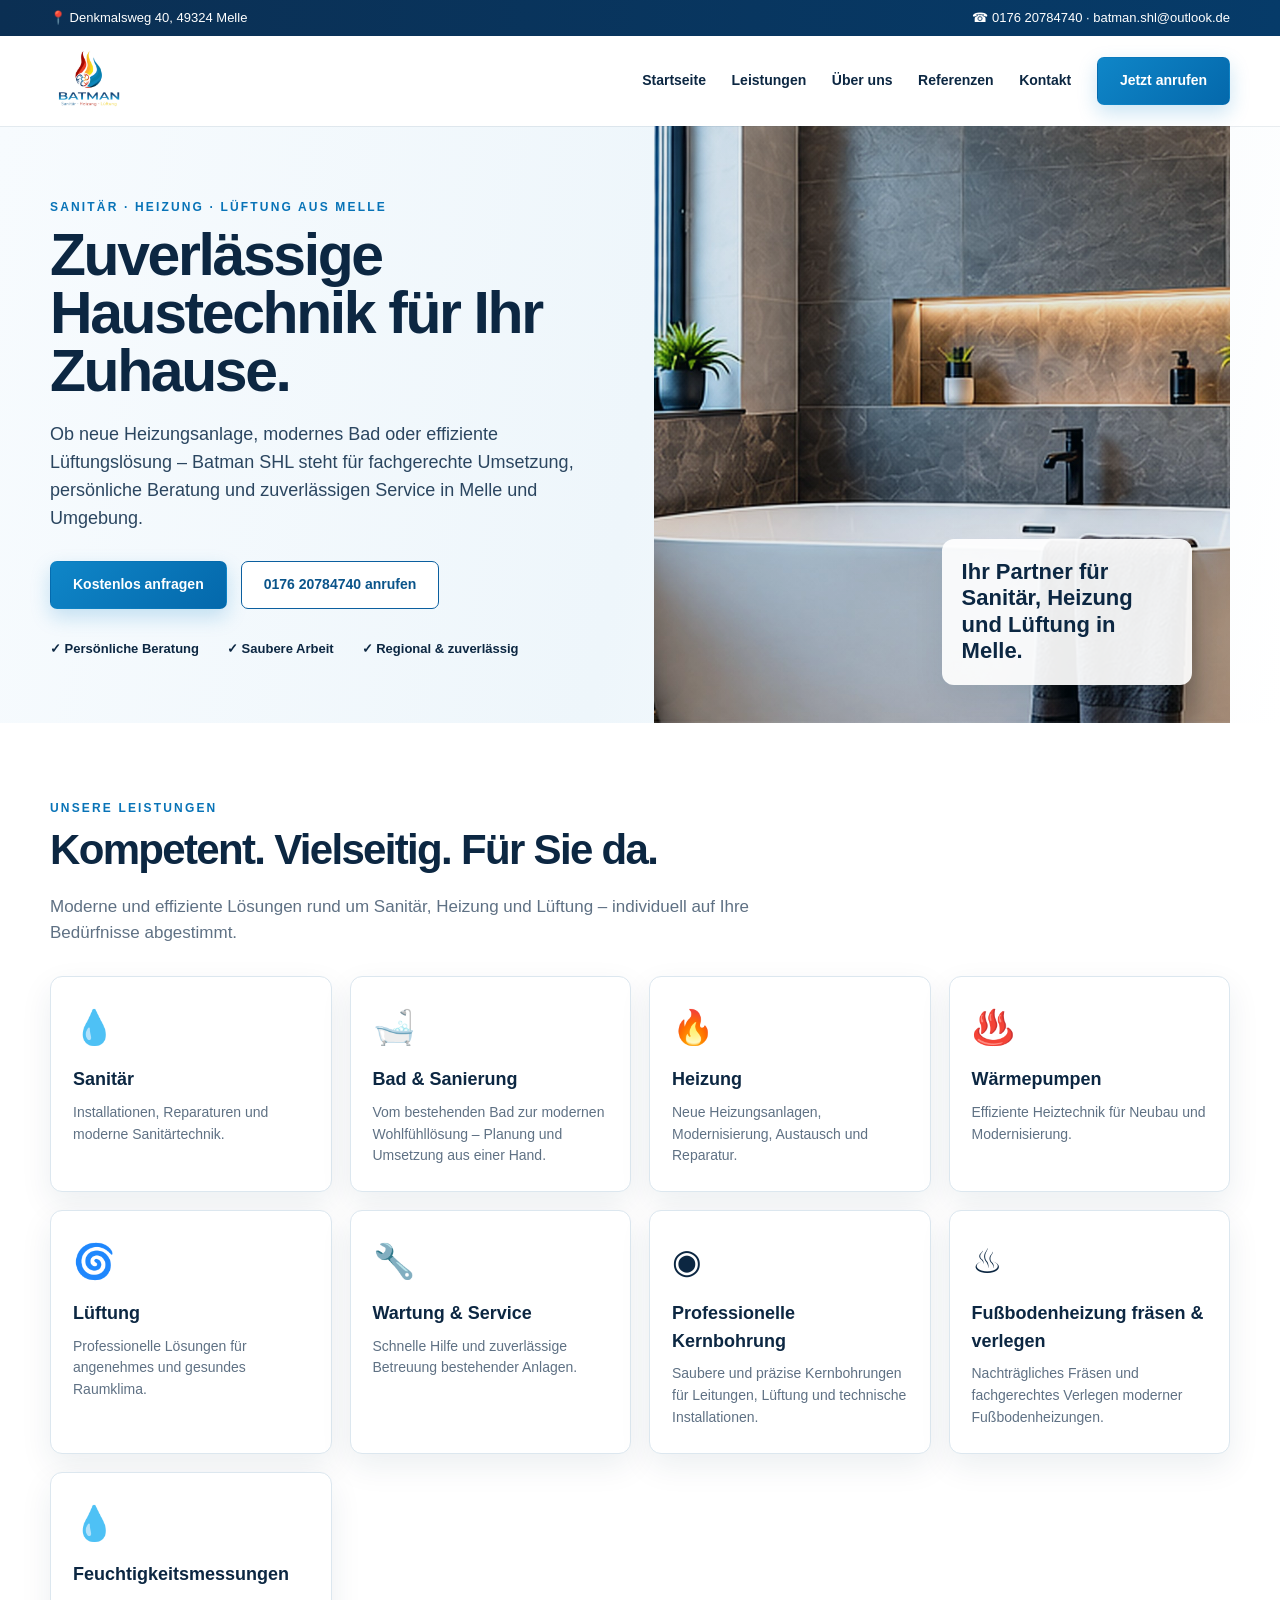
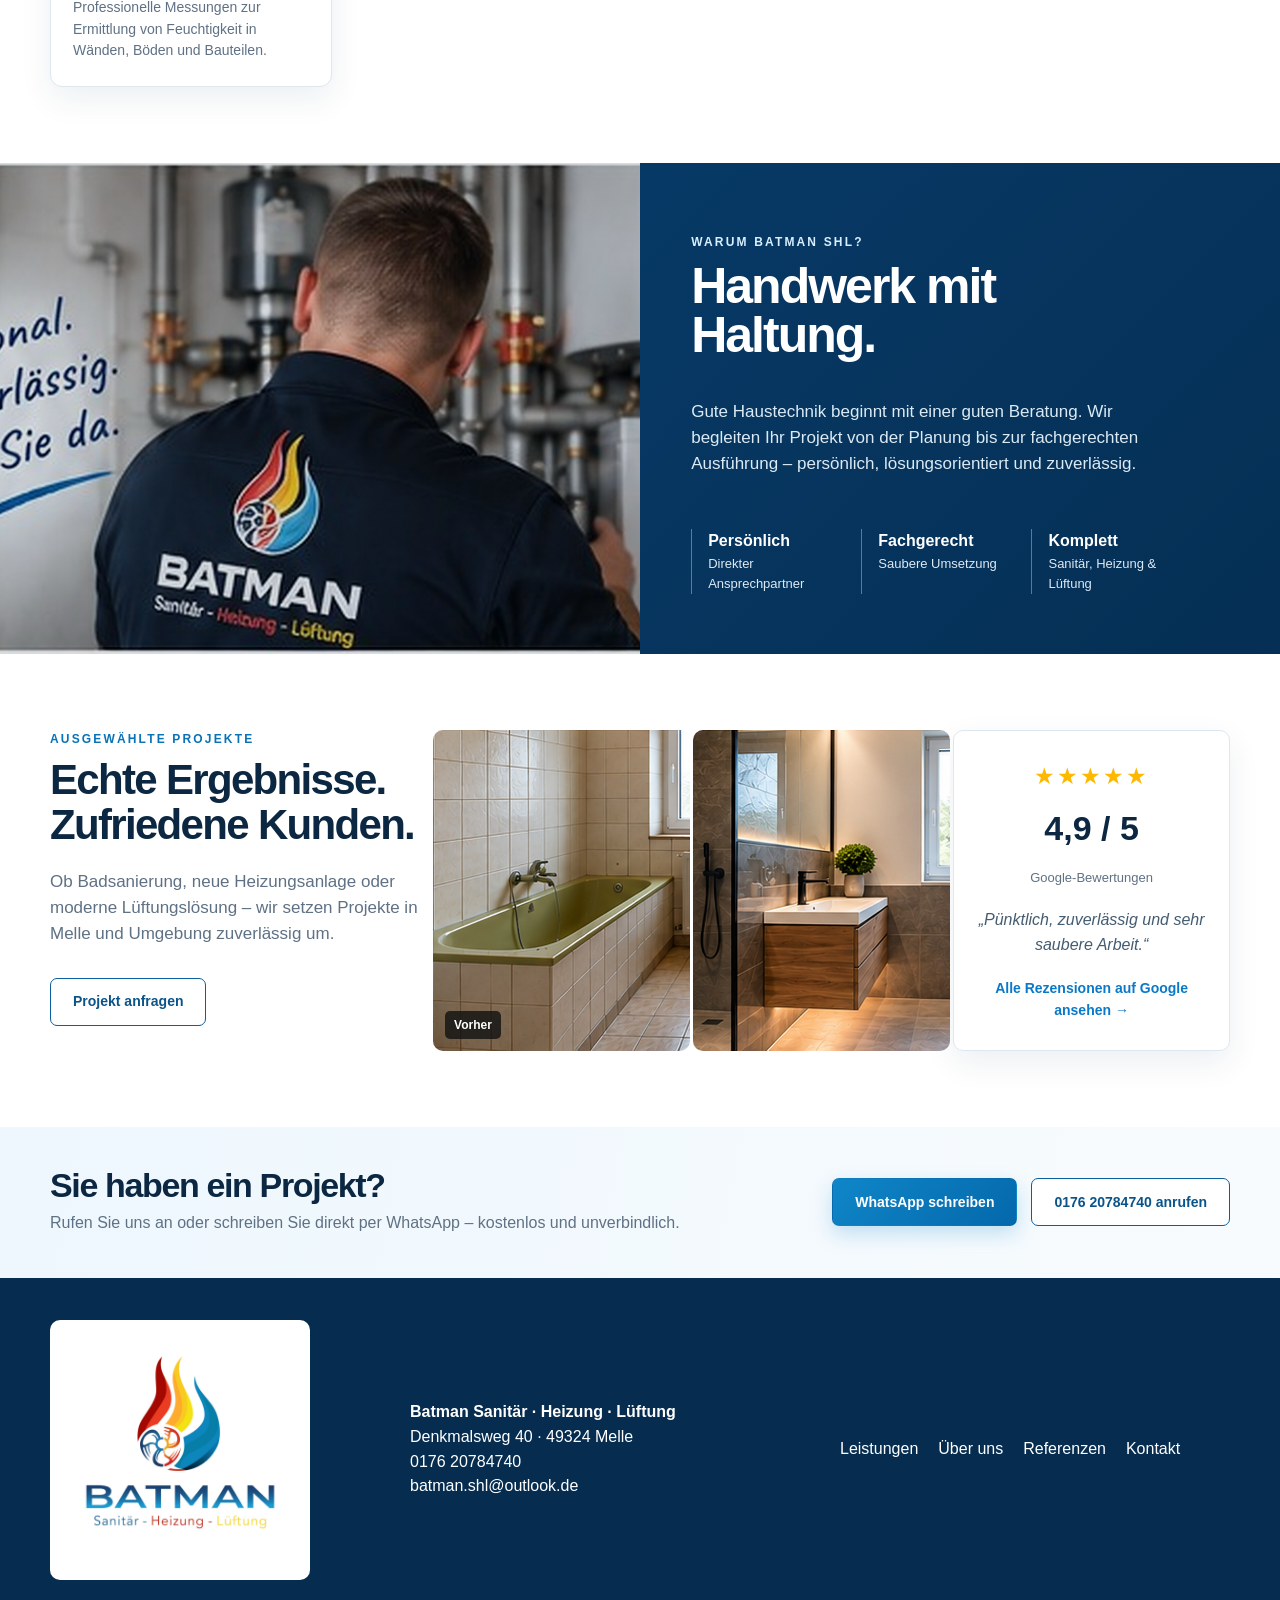
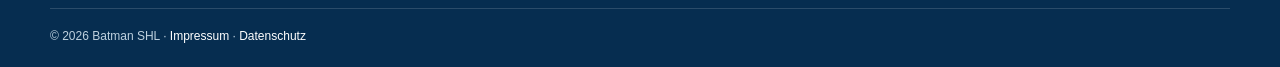
==== commit 77efa85c: "Add files via upload" ====
--- a/index.html
+++ b/index.html
@@ -120,12 +120,13 @@
         </div>
         <div class="project-visual"><span>Vorher</span></div>
         <div class="project-visual after" aria-label="Modernisiertes Badezimmer"></div>
-        <aside class="review-card">
+        <a class="review-card review-link" href="https://www.google.com/maps/search/?api=1&query=Batman%20Sanit%C3%A4r-Heizung-L%C3%BCftung%2C%20Denkmalsweg%2040%2C%2049324%20Melle" target="_blank" rel="noopener" aria-label="Alle Google-Rezensionen von Batman SHL ansehen">
           <div class="stars">★★★★★</div>
           <strong>4,9 / 5</strong>
-          <p>bei 38 Google-Bewertungen</p>
+          <p>Google-Bewertungen</p>
           <blockquote>„Pünktlich, zuverlässig und sehr saubere Arbeit.“</blockquote>
-        </aside>
+          <span class="review-cta">Alle Rezensionen auf Google ansehen →</span>
+        </a>
       </div>
     </section>
 
--- a/styles.css
+++ b/styles.css
@@ -1,53 +1,86 @@
 :root{--navy:#063b69;--navy2:#0b2f53;--blue:#0f86c8;--red:#d52b1e;--yellow:#ffc928;--ink:#0c2742;--muted:#5f7184;--soft:#f4f8fb;--line:#dce7ef;--white:#fff;--shadow:0 12px 32px rgba(7,45,78,.08)}
-*{box-sizing:border-box}html{scroll-behavior:smooth}body{margin:0;font-family:Arial,Helvetica,sans-serif;color:var(--ink);background:#fff;line-height:1.55}a{color:inherit;text-decoration:none}.container{width:min(1180px,calc(100% - 40px));margin:auto}.topbar{background:linear-gradient(90deg,var(--navy2),var(--navy));color:#fff;font-size:13px}.topbar-inner{height:36px;display:flex;align-items:center;justify-content:space-between}.topbar a{color:#fff}.header{background:#fff;position:sticky;top:0;z-index:20;box-shadow:0 1px 0 rgba(12,39,66,.08)}.nav-wrap{height:92px;display:flex;align-items:center;gap:28px}.brand img{display:block;width:280px;max-height:78px;object-fit:contain;object-position:left center}.nav{margin-left:auto;display:flex;gap:28px;align-items:center;font-size:14px;font-weight:600}.nav a:hover{color:var(--blue)}.menu-toggle{display:none;background:none;border:0;font-size:26px}.btn{display:inline-flex;align-items:center;justify-content:center;min-height:48px;padding:0 22px;border-radius:7px;font-weight:700;font-size:14px;border:1px solid transparent;transition:.2s}.btn-primary{background:linear-gradient(135deg,var(--blue),#0468ab);color:#fff;box-shadow:0 8px 20px rgba(15,134,200,.22)}.btn-primary:hover{transform:translateY(-1px)}.btn-outline{border-color:#0b5f9f;color:#0a548a;background:#fff}.hero{background:linear-gradient(100deg,#f7fbfe 0%,#eef6fb 50%,#fff 100%)}.hero-grid{display:grid;grid-template-columns:1.05fr 1fr;min-height:560px}.hero-copy{padding:72px 52px 64px 0;display:flex;flex-direction:column;justify-content:center}.eyebrow{letter-spacing:.18em;font-size:12px;font-weight:800;color:#0873b7;margin-bottom:10px}.hero h1,.section h2,.why h2,.contact-band h2{font-size:clamp(38px,5vw,64px);line-height:.98;letter-spacing:-.04em;margin:0 0 22px}.hero p{font-size:18px;max-width:670px;margin:0 0 28px;color:#2b4660}.actions{display:flex;gap:14px;flex-wrap:wrap}.trust-row{display:flex;gap:28px;flex-wrap:wrap;margin-top:30px;font-size:13px;font-weight:600}.trust-row span{white-space:nowrap}.hero-media{min-height:560px;background:linear-gradient(rgba(4,45,76,.10),rgba(4,45,76,.10)),url('hero-bad.jpg') center/cover no-repeat;position:relative}.hero-note{position:absolute;right:40px;bottom:44px;max-width:250px;background:rgba(255,255,255,.9);padding:18px 20px;border-radius:12px;font-size:22px;font-weight:700;line-height:1.2;box-shadow:var(--shadow)}.section{padding:76px 0}.section h2{font-size:42px;line-height:1.05}.section-intro{max-width:760px;color:var(--muted);margin:0 0 30px;font-size:17px}.services-grid{display:grid;grid-template-columns:repeat(3,1fr);gap:18px}.service-card{border:1px solid var(--line);border-radius:12px;padding:24px 22px;background:#fff;min-height:205px;box-shadow:var(--shadow)}.service-card h3{margin:12px 0 8px;font-size:18px}.service-card p{margin:0;color:var(--muted);font-size:14px}.service-icon{font-size:34px}.why{display:grid;grid-template-columns:1fr 1fr;background:linear-gradient(135deg,#083f70,#052f54);color:#fff}.why-photo{min-height:470px;background:linear-gradient(rgba(4,28,48,.15),rgba(4,28,48,.15)),url('mitarbeiter.jpg') center/cover no-repeat}.why-copy{padding:70px 8vw 60px 55px;display:flex;flex-direction:column;justify-content:center}.why h2{font-size:50px}.why p{font-size:17px;max-width:680px;color:#dceaf4}.light{color:#d9efff}.why-points{display:grid;grid-template-columns:repeat(3,1fr);gap:24px;margin-top:34px}.why-points div{border-left:1px solid rgba(255,255,255,.35);padding-left:16px}.why-points strong,.why-points span{display:block}.why-points span{font-size:13px;color:#dceaf4}.project-grid{display:grid;grid-template-columns:1.2fr .8fr .8fr .9fr;gap:14px;align-items:stretch}.project-visual{min-height:340px;border-radius:10px;background:url('bad-vorher.jpg') center/cover no-repeat;position:relative}.project-visual.after{background-image:url('bad-nachher.jpg')}.project-visual span{position:absolute;left:12px;bottom:12px;background:#111c;color:#fff;padding:5px 9px;border-radius:5px;font-size:12px;font-weight:700}.review-card{border:1px solid var(--line);border-radius:10px;padding:28px 22px;text-align:center;box-shadow:var(--shadow)}.stars{color:#ffb800;font-size:23px;letter-spacing:2px}.review-card strong{display:block;font-size:34px;margin-top:8px}.review-card p{color:var(--muted);font-size:13px}.review-card blockquote{font-style:italic;margin:20px 0 0;color:#445c71}.contact-band{background:linear-gradient(100deg,#edf7fd,#f8fbfd);padding:42px 0}.contact-inner{display:flex;align-items:center;justify-content:space-between;gap:30px}.contact-band h2{font-size:34px;margin-bottom:8px}.contact-band p{margin:0;color:var(--muted)}.footer{background:#062d50;color:#fff;padding:42px 0 22px}.footer-grid{display:grid;grid-template-columns:320px 1fr 1fr;gap:40px;align-items:center}.footer img{width:260px;background:#fff;border-radius:10px;padding:8px}.footer a{color:#fff}.footer-links{display:flex;gap:20px;flex-wrap:wrap}.legal{margin-top:28px;padding-top:18px;border-top:1px solid rgba(255,255,255,.15);font-size:12px;color:#bed1df}.light-btn{background:#fff}
-@media(max-width:1000px){.nav{position:absolute;top:92px;left:0;right:0;background:#fff;padding:20px;box-shadow:var(--shadow);display:none;flex-direction:column}.nav.open{display:flex}.menu-toggle{display:block;margin-left:auto}.nav-cta{display:none}.hero-grid{grid-template-columns:1fr}.hero-copy{padding-right:0}.hero-media{min-height:420px}.services-grid{grid-template-columns:repeat(3,1fr)}.why{grid-template-columns:1fr}.project-grid{grid-template-columns:1fr 1fr}.project-grid>div:first-child{grid-column:1/-1}.review-card{grid-column:1/-1}.footer-grid{grid-template-columns:1fr}.brand img{width:240px}}
-@media(max-width:640px){.container{width:min(100% - 24px,1180px)}.topbar-inner{height:auto;padding:8px 0;gap:8px;flex-direction:column;align-items:flex-start}.nav-wrap{height:78px}.brand img{width:205px;max-height:66px}.hero-copy{padding:48px 0}.hero h1{font-size:46px}.hero-media{min-height:330px}.hero-note{right:18px;bottom:18px;font-size:18px;max-width:210px}.services-grid{grid-template-columns:1fr}.why-copy{padding:50px 24px}.why h2{font-size:42px}.why-points{grid-template-columns:1fr}.project-grid{grid-template-columns:1fr}.project-grid>*{grid-column:1!important}.contact-inner{flex-direction:column;align-items:flex-start}.footer img{width:220px}.actions .btn{width:100%}}
+*{box-sizing:border-box}
+html{scroll-behavior:smooth;-webkit-text-size-adjust:100%}
+body{margin:0;font-family:Arial,Helvetica,sans-serif;color:var(--ink);background:#fff;line-height:1.55;overflow-x:hidden}
+img{max-width:100%;height:auto}
+a{color:inherit;text-decoration:none}
+.container{width:min(1180px,calc(100% - clamp(24px,4vw,48px)));margin-inline:auto}
+.topbar{background:linear-gradient(90deg,var(--navy2),var(--navy));color:#fff;font-size:13px}
+.topbar-inner{min-height:36px;display:flex;align-items:center;justify-content:space-between;gap:16px;flex-wrap:wrap;padding:6px 0}
+.topbar a{color:#fff}
+.header{background:#fff;position:sticky;top:0;z-index:20;box-shadow:0 1px 0 rgba(12,39,66,.08)}
+.nav-wrap{min-height:clamp(72px,7vw,92px);display:flex;align-items:center;gap:clamp(14px,2vw,28px)}
+.brand{display:flex;align-items:center;min-width:0;flex:0 1 auto}
+.brand img{display:block;width:clamp(190px,22vw,280px);max-height:78px;object-fit:contain;object-position:left center}
+.nav{margin-left:auto;display:flex;gap:clamp(14px,2vw,28px);align-items:center;font-size:14px;font-weight:600;white-space:nowrap}
+.nav a:hover{color:var(--blue)}
+.menu-toggle{display:none;background:none;border:0;font-size:28px;color:var(--blue);cursor:pointer}
+.btn{display:inline-flex;align-items:center;justify-content:center;min-height:48px;padding:0 clamp(16px,2vw,22px);border-radius:7px;font-weight:700;font-size:14px;border:1px solid transparent;transition:.2s;text-align:center}
+.btn-primary{background:linear-gradient(135deg,var(--blue),#0468ab);color:#fff;box-shadow:0 8px 20px rgba(15,134,200,.22)}
+.btn-primary:hover{transform:translateY(-1px)}
+.btn-outline{border-color:#0b5f9f;color:#0a548a;background:#fff}
+.hero{background:linear-gradient(100deg,#f7fbfe 0%,#eef6fb 50%,#fff 100%)}
+.hero-grid{display:grid;grid-template-columns:minmax(0,1.05fr) minmax(0,1fr);align-items:stretch}
+.hero-copy{padding:clamp(48px,6vw,72px) clamp(24px,4vw,52px) clamp(44px,5vw,64px) 0;display:flex;flex-direction:column;justify-content:center;min-width:0}
+.eyebrow{letter-spacing:.18em;font-size:12px;font-weight:800;color:#0873b7;margin-bottom:10px}
+.hero h1,.section h2,.why h2,.contact-band h2{font-size:clamp(36px,4.6vw,64px);line-height:.98;letter-spacing:-.04em;margin:0 0 22px;overflow-wrap:anywhere}
+.hero p{font-size:clamp(16px,1.5vw,18px);max-width:670px;margin:0 0 28px;color:#2b4660}
+.actions{display:flex;gap:14px;flex-wrap:wrap}
+.trust-row{display:flex;gap:14px 28px;flex-wrap:wrap;margin-top:30px;font-size:13px;font-weight:600}
+.trust-row span{white-space:normal}
+.hero-media{min-height:clamp(420px,45vw,560px);background:linear-gradient(rgba(4,45,76,.10),rgba(4,45,76,.10)),url('hero-bad.jpg') center/cover no-repeat;position:relative}
+.hero-note{position:absolute;right:clamp(18px,3vw,40px);bottom:clamp(18px,3vw,44px);max-width:min(250px,70%);background:rgba(255,255,255,.92);padding:clamp(14px,2vw,20px);border-radius:12px;font-size:clamp(17px,2vw,22px);font-weight:700;line-height:1.2;box-shadow:var(--shadow)}
+.section{padding:clamp(54px,6vw,76px) 0}
+.section h2{font-size:clamp(34px,4vw,42px);line-height:1.05}
+.section-intro{max-width:760px;color:var(--muted);margin:0 0 30px;font-size:clamp(15px,1.4vw,17px)}
+.services-grid{display:grid;grid-template-columns:repeat(auto-fit,minmax(min(240px,100%),1fr));gap:18px}
+.service-card{border:1px solid var(--line);border-radius:12px;padding:24px 22px;background:#fff;min-height:205px;box-shadow:var(--shadow)}
+.service-card h3{margin:12px 0 8px;font-size:18px}.service-card p{margin:0;color:var(--muted);font-size:14px}.service-icon{font-size:34px}
+.why{display:grid;grid-template-columns:minmax(0,1fr) minmax(0,1fr);background:linear-gradient(135deg,#083f70,#052f54);color:#fff}
+.why-photo{min-height:clamp(380px,40vw,470px);background:linear-gradient(rgba(4,28,48,.15),rgba(4,28,48,.15)),url('mitarbeiter.jpg') center/cover no-repeat}
+.why-copy{padding:clamp(48px,6vw,70px) clamp(24px,8vw,110px) clamp(46px,5vw,60px) clamp(28px,4vw,55px);display:flex;flex-direction:column;justify-content:center;min-width:0}
+.why h2{font-size:clamp(38px,4vw,50px)}.why p{font-size:clamp(15px,1.4vw,17px);max-width:680px;color:#dceaf4}.light{color:#d9efff}
+.why-points{display:grid;grid-template-columns:repeat(3,minmax(0,1fr));gap:clamp(14px,2vw,24px);margin-top:34px}.why-points div{border-left:1px solid rgba(255,255,255,.35);padding-left:16px}.why-points strong,.why-points span{display:block}.why-points span{font-size:13px;color:#dceaf4}
+.project-grid{display:grid;grid-template-columns:minmax(260px,1.2fr) repeat(2,minmax(190px,.8fr)) minmax(230px,.9fr);gap:14px;align-items:stretch}
+.project-grid>div:first-child{min-width:0}
+.project-visual{min-height:0;aspect-ratio:4/5;border-radius:10px;background:url('bad-vorher.jpg') center/cover no-repeat;position:relative}.project-visual.after{background-image:url('bad-nachher.jpg')}.project-visual span{position:absolute;left:12px;bottom:12px;background:#111c;color:#fff;padding:5px 9px;border-radius:5px;font-size:12px;font-weight:700}
+.review-card{border:1px solid var(--line);border-radius:10px;padding:28px 22px;text-align:center;box-shadow:var(--shadow);min-width:0}.review-link{display:block;color:inherit;text-decoration:none;transition:transform .18s ease,box-shadow .18s ease,border-color .18s ease;cursor:pointer}.review-link:hover,.review-link:focus-visible{transform:translateY(-2px);box-shadow:0 14px 34px rgba(8,44,77,.14);border-color:#8fc5e8;outline:none}.stars{color:#ffb800;font-size:23px;letter-spacing:2px}.review-card strong{display:block;font-size:34px;margin-top:8px}.review-card p{color:var(--muted);font-size:13px}.review-card blockquote{font-style:italic;margin:20px 0 0;color:#445c71}.review-cta{display:inline-block;margin-top:20px;font-weight:700;color:#0a79c8;font-size:14px}
+.contact-band{background:linear-gradient(100deg,#edf7fd,#f8fbfd);padding:42px 0}.contact-inner{display:flex;align-items:center;justify-content:space-between;gap:30px}.contact-band h2{font-size:clamp(30px,3vw,34px);margin-bottom:8px}.contact-band p{margin:0;color:var(--muted)}
+.footer{background:#062d50;color:#fff;padding:42px 0 22px}.footer-grid{display:grid;grid-template-columns:minmax(220px,320px) minmax(220px,1fr) minmax(220px,1fr);gap:40px;align-items:center}.footer img{width:min(260px,100%);background:#fff;border-radius:10px;padding:8px}.footer a{color:#fff}.footer-links{display:flex;gap:20px;flex-wrap:wrap}.legal{margin-top:28px;padding-top:18px;border-top:1px solid rgba(255,255,255,.15);font-size:12px;color:#bed1df}.light-btn{background:#fff}
 
-/* ===== MOBILE-ONLY KORREKTUREN (Desktop bleibt unverändert) ===== */
-@media (max-width:640px){
-  /* Header kompakter und Logo sauber sichtbar */
-  .header{position:sticky;top:0}
-  .nav-wrap{height:72px;gap:12px}
-  .brand{display:flex;align-items:center;min-width:0;max-width:78%}
-  .brand img{width:190px;height:58px;max-height:58px;object-fit:contain;object-position:left center;background:#fff}
-  .menu-toggle{font-size:30px;line-height:1;padding:8px;color:var(--blue)}
-  .nav{top:72px}
+/* Tablet / kleinere Desktopfenster */
+@media(max-width:1100px){
+  .nav{gap:16px}.nav-cta{display:none}
+  .hero-grid{grid-template-columns:minmax(0,1fr) minmax(360px,.9fr)}
+  .project-grid{grid-template-columns:1fr 1fr 1fr}.project-grid>div:first-child{grid-column:1/-1}.review-card{grid-column:1/-1}
+  .footer-grid{grid-template-columns:1fr 1fr}.footer-links{grid-column:1/-1}
+}
 
-  /* Hero auf dem Handy ausgewogener */
-  .hero-copy{padding:38px 0 34px}
-  .hero h1{font-size:42px;line-height:1.04;margin-bottom:20px}
-  .hero p{font-size:17px;line-height:1.55}
-  .trust-row{gap:12px 20px;margin-top:24px}
-  .hero-media{min-height:285px;background-position:center}
-  .hero-note{right:14px;bottom:14px;max-width:205px;padding:15px 16px;font-size:17px}
+/* Tablet / schmales Browserfenster */
+@media(max-width:900px){
+  .nav{position:absolute;top:100%;left:0;right:0;background:#fff;padding:20px;box-shadow:var(--shadow);display:none;flex-direction:column;align-items:flex-start;white-space:normal}.nav.open{display:flex}.menu-toggle{display:block;margin-left:auto}.nav-cta{display:none}
+  .hero-grid{grid-template-columns:1fr}.hero-copy{padding-right:0}.hero-media{min-height:clamp(320px,55vw,460px)}
+  .why{grid-template-columns:1fr}.why-photo{min-height:clamp(300px,55vw,440px)}
+  .why-points{grid-template-columns:repeat(3,minmax(0,1fr))}
+  .project-grid{grid-template-columns:repeat(2,minmax(0,1fr))}.project-grid>div:first-child{grid-column:1/-1}.review-card{grid-column:1/-1}.project-visual{aspect-ratio:4/3}
+  .contact-inner{align-items:flex-start;flex-direction:column}
+  .footer-grid{grid-template-columns:1fr 1fr}
+}
 
-  /* Leistungen: weniger Leerraum, bessere Lesbarkeit */
-  .section{padding:54px 0}
-  .section h2{font-size:38px;line-height:1.06}
-  .section-intro{font-size:16px;line-height:1.55}
-  .services-grid{gap:14px}
-  .service-card{min-height:0;padding:22px 20px}
-  .service-card h3{font-size:21px}
-  .service-card p{font-size:16px;line-height:1.5}
-  .service-icon{font-size:32px}
+/* Smartphone */
+@media(max-width:640px){
+  .container{width:min(100% - 24px,1180px)}
+  .topbar-inner{align-items:flex-start;flex-direction:column;gap:4px}
+  .nav-wrap{min-height:72px;gap:12px}.brand{max-width:78%}.brand img{width:min(190px,100%);max-height:58px}.menu-toggle{font-size:30px;line-height:1;padding:8px}
+  .hero-copy{padding:38px 0 34px}.hero h1{font-size:clamp(38px,11vw,46px);line-height:1.04}.hero p{font-size:17px;line-height:1.55}.actions{width:100%}.actions .btn{width:100%}.trust-row{gap:12px 20px;margin-top:24px}
+  .hero-media{min-height:285px;background-position:center}.hero-note{right:14px;bottom:14px;max-width:205px;padding:15px 16px;font-size:17px}
+  .section{padding:54px 0}.section h2{font-size:clamp(34px,10vw,40px)}.section-intro{font-size:16px;line-height:1.55}.services-grid{grid-template-columns:1fr;gap:14px}.service-card{min-height:0;padding:22px 20px}.service-card h3{font-size:21px}.service-card p{font-size:16px;line-height:1.5}.service-icon{font-size:32px}
+  .why-photo{min-height:280px;background-position:center 35%}.why-copy{padding:44px 22px 48px}.why h2{font-size:40px}.why p{font-size:16px}.why-points{grid-template-columns:1fr;gap:18px;margin-top:26px}
+  .project-grid{grid-template-columns:1fr;gap:16px}.project-grid>*{grid-column:1!important}.project-visual{aspect-ratio:4/3;min-height:0;background-position:center}.review-card{padding:24px 18px}
+  .contact-band{padding:36px 0}.contact-band h2{font-size:32px}.footer{padding:34px 0 18px}.footer-grid{grid-template-columns:1fr;gap:24px}.footer img{width:200px;max-height:200px;object-fit:contain;background:#fff}
+}
 
-  /* Mitarbeiterbild auf Mobil sichtbar und vor dem Text */
-  .why{grid-template-columns:1fr}
-  .why-photo{display:block;min-height:280px;background-position:center 35%}
-  .why-copy{padding:44px 22px 48px}
-  .why h2{font-size:40px}
-  .why p{font-size:16px}
-  .why-points{gap:18px;margin-top:26px}
-
-  /* Referenzen: Bilder kompakt statt riesiger Leerflächen */
-  .project-grid{gap:16px}
-  .project-visual{min-height:260px;background-position:center}
-  .review-card{padding:24px 18px}
-
-  /* Kontakt & Footer kompakter */
-  .contact-band{padding:36px 0}
-  .contact-band h2{font-size:32px}
-  .footer{padding:34px 0 18px}
-  .footer-grid{gap:24px}
-  .footer img{width:200px;max-height:200px;object-fit:contain;background:#fff}
+/* Sehr kleine Displays */
+@media(max-width:380px){
+  .brand img{width:165px}.hero h1{font-size:36px}.hero-note{max-width:180px;font-size:15px}.btn{font-size:13px;padding-inline:14px}
 }
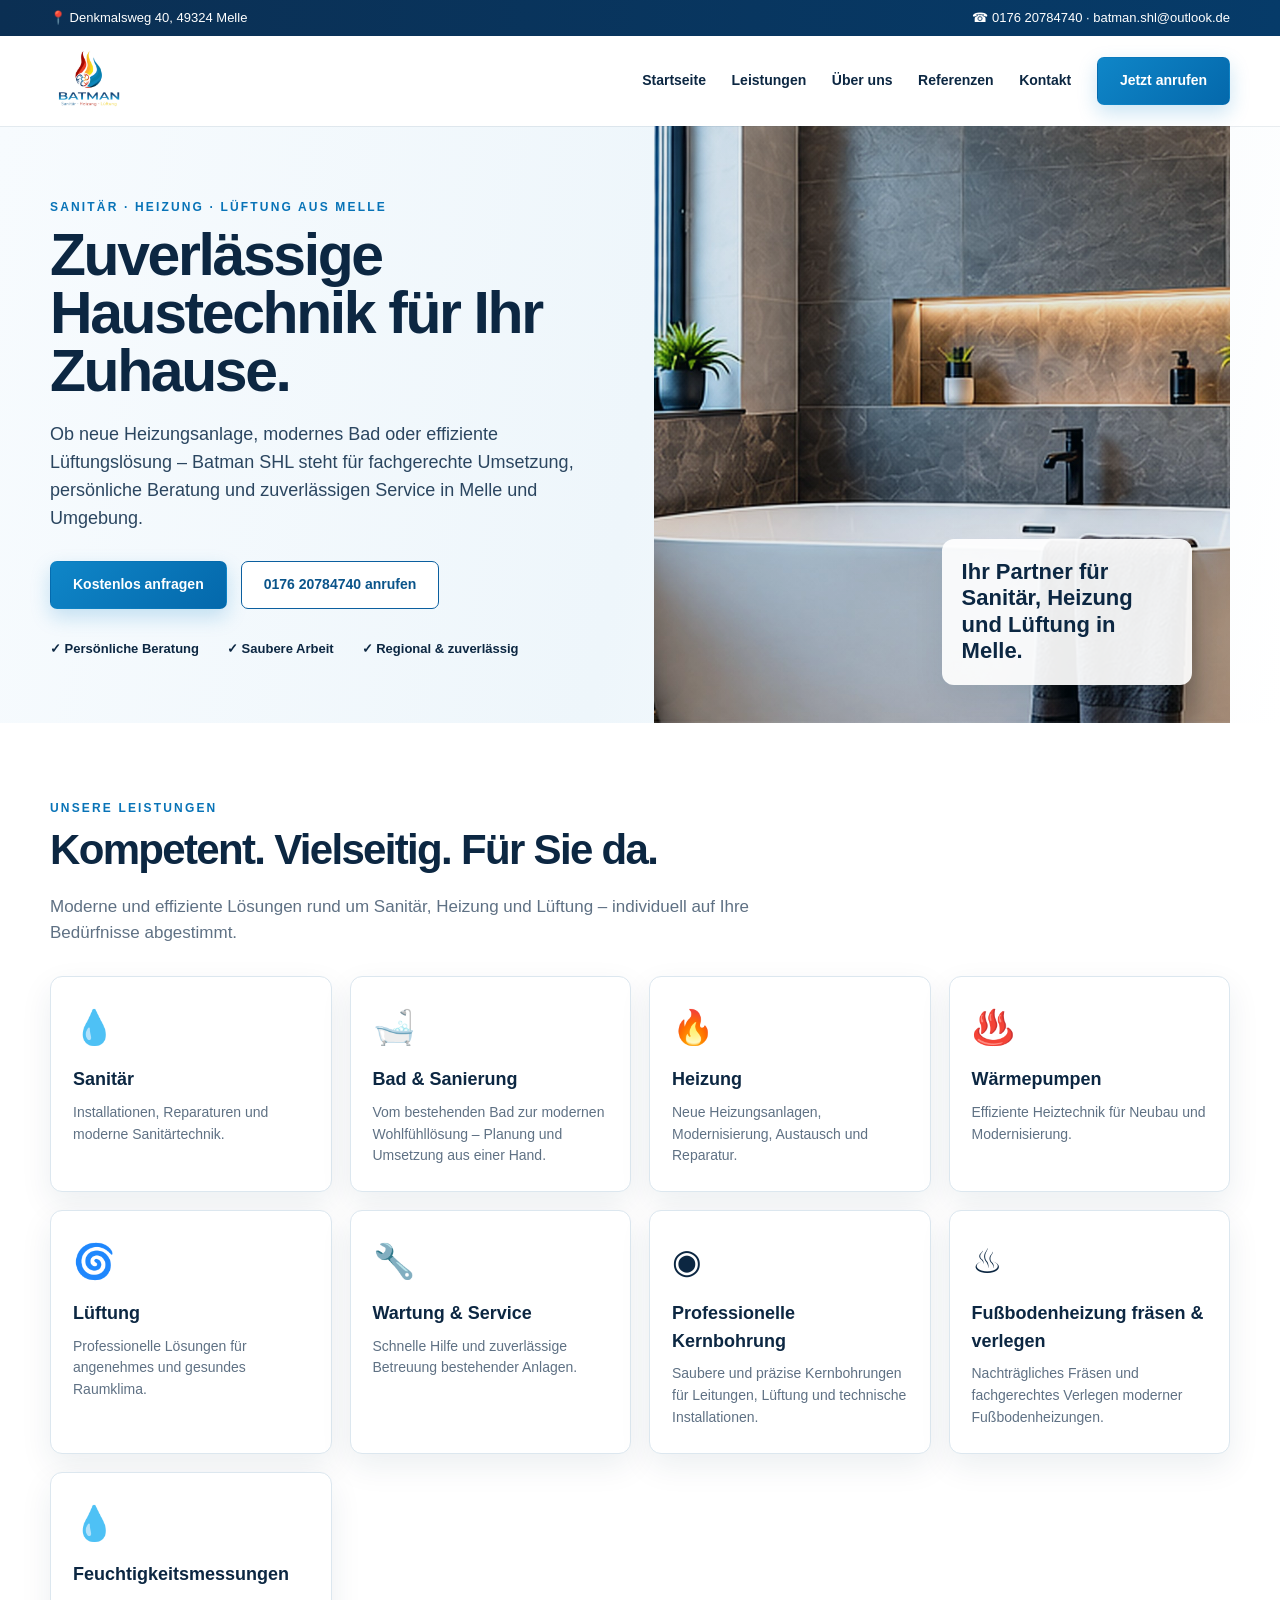
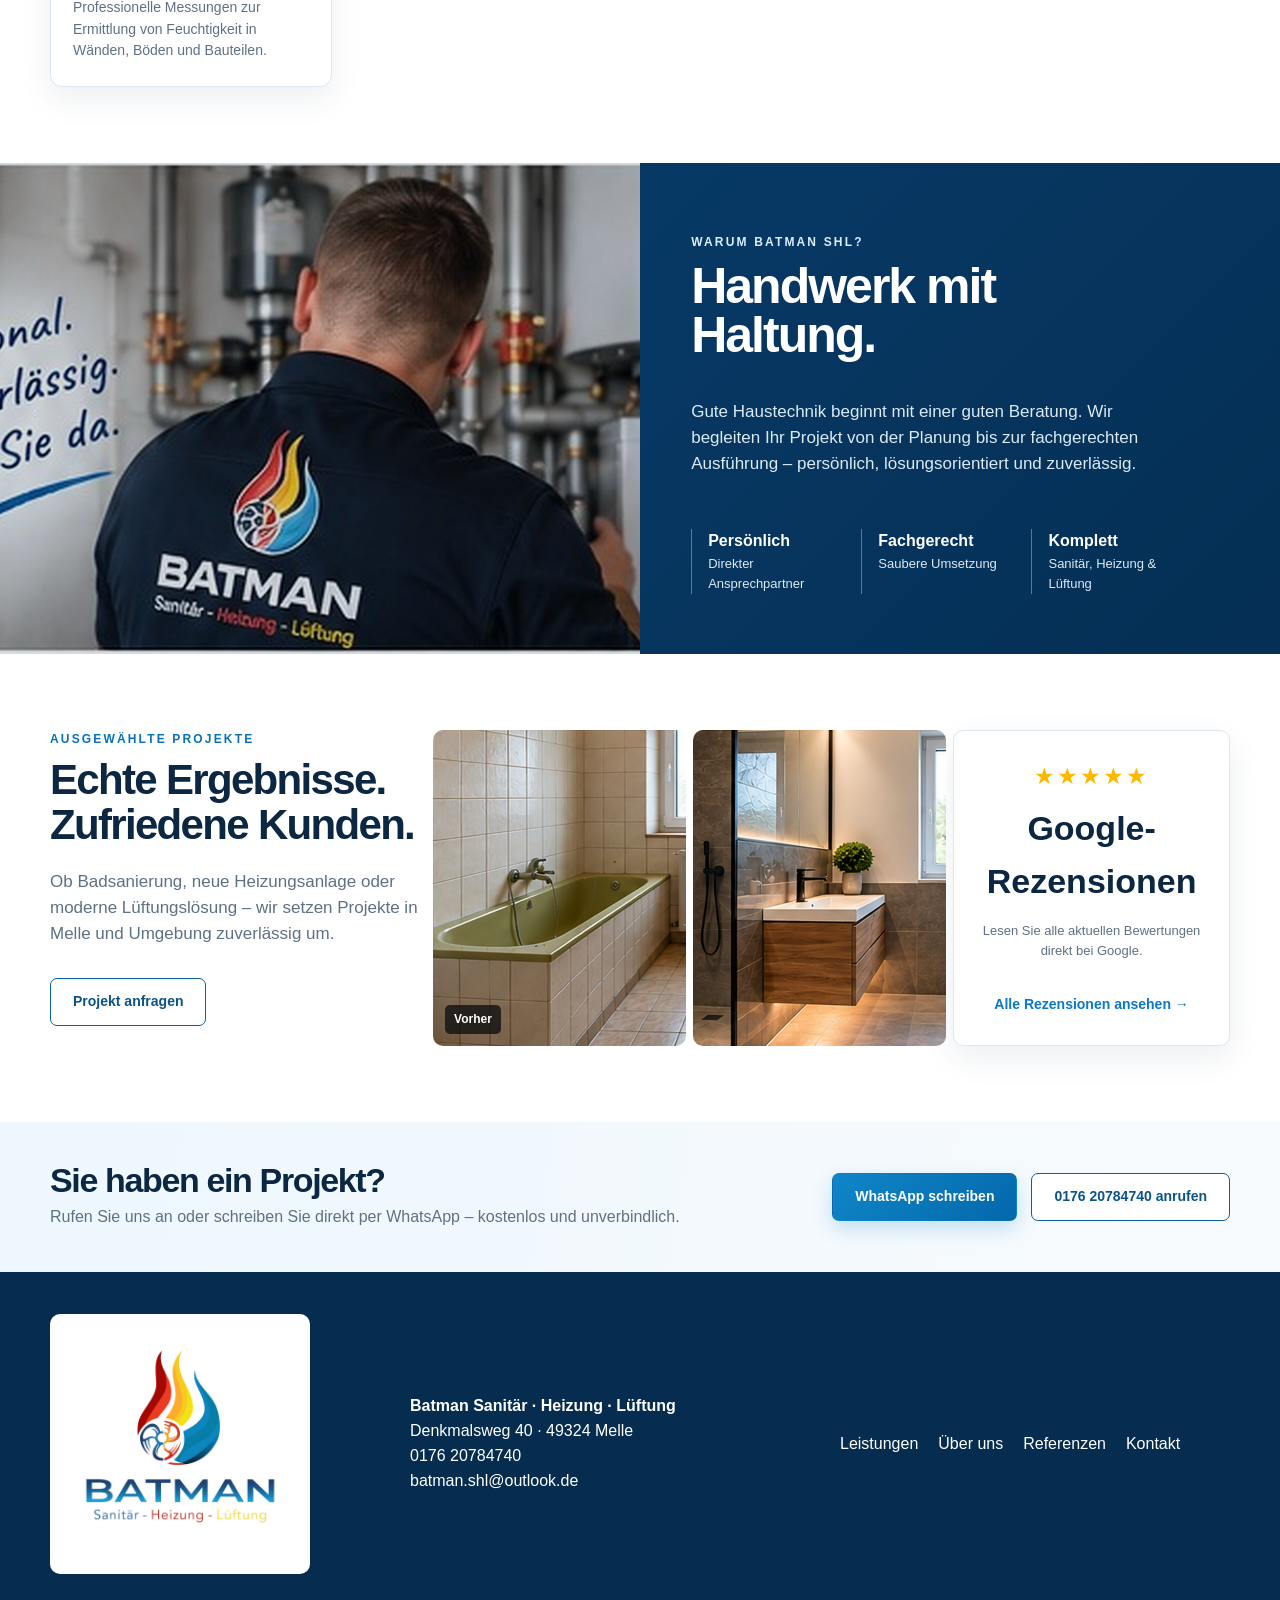
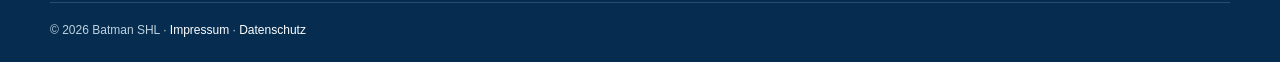
==== commit 969770f3: "Add files via upload" ====
--- a/index.html
+++ b/index.html
@@ -118,14 +118,18 @@
           <p class="section-intro">Ob Badsanierung, neue Heizungsanlage oder moderne Lüftungslösung – wir setzen Projekte in Melle und Umgebung zuverlässig um.</p>
           <a class="btn btn-outline" href="#kontakt">Projekt anfragen</a>
         </div>
-        <div class="project-visual"><span>Vorher</span></div>
-        <div class="project-visual after" aria-label="Modernisiertes Badezimmer"></div>
-        <a class="review-card review-link" href="https://www.google.com/maps/search/?api=1&query=Batman%20Sanit%C3%A4r-Heizung-L%C3%BCftung%2C%20Denkmalsweg%2040%2C%2049324%20Melle" target="_blank" rel="noopener" aria-label="Alle Google-Rezensionen von Batman SHL ansehen">
-          <div class="stars">★★★★★</div>
-          <strong>4,9 / 5</strong>
-          <p>Google-Bewertungen</p>
-          <blockquote>„Pünktlich, zuverlässig und sehr saubere Arbeit.“</blockquote>
-          <span class="review-cta">Alle Rezensionen auf Google ansehen →</span>
+        <figure class="project-visual">
+          <img src="./bad-vorher.jpg" alt="Badezimmer vor der Modernisierung" loading="eager" decoding="async">
+          <figcaption>Vorher</figcaption>
+        </figure>
+        <figure class="project-visual after">
+          <img src="./bad-nachher.jpg" alt="Modernisiertes Badezimmer" loading="eager" decoding="async">
+        </figure>
+        <a class="review-card review-link" href="https://search.google.com/local/reviews?placeid=ChIJ0_szRs0dukcRvrNKqOYcfrs&hl=de" target="_blank" rel="noopener noreferrer" aria-label="Alle Google-Rezensionen von Batman SHL ansehen">
+          <div class="stars" aria-hidden="true">★★★★★</div>
+          <strong>Google-Rezensionen</strong>
+          <p>Lesen Sie alle aktuellen Bewertungen direkt bei Google.</p>
+          <span class="review-cta">Alle Rezensionen ansehen →</span>
         </a>
       </div>
     </section>
--- a/styles.css
+++ b/styles.css
@@ -43,7 +43,7 @@
 .why-points{display:grid;grid-template-columns:repeat(3,minmax(0,1fr));gap:clamp(14px,2vw,24px);margin-top:34px}.why-points div{border-left:1px solid rgba(255,255,255,.35);padding-left:16px}.why-points strong,.why-points span{display:block}.why-points span{font-size:13px;color:#dceaf4}
 .project-grid{display:grid;grid-template-columns:minmax(260px,1.2fr) repeat(2,minmax(190px,.8fr)) minmax(230px,.9fr);gap:14px;align-items:stretch}
 .project-grid>div:first-child{min-width:0}
-.project-visual{min-height:0;aspect-ratio:4/5;border-radius:10px;background:url('bad-vorher.jpg') center/cover no-repeat;position:relative}.project-visual.after{background-image:url('bad-nachher.jpg')}.project-visual span{position:absolute;left:12px;bottom:12px;background:#111c;color:#fff;padding:5px 9px;border-radius:5px;font-size:12px;font-weight:700}
+.project-visual{min-height:0;aspect-ratio:4/5;border-radius:10px;position:relative;overflow:hidden;margin:0;background:#eef3f7}.project-visual img{display:block;width:100%;height:100%;object-fit:cover;object-position:center}.project-visual figcaption{position:absolute;left:12px;bottom:12px;background:#111c;color:#fff;padding:5px 9px;border-radius:5px;font-size:12px;font-weight:700;z-index:1}
 .review-card{border:1px solid var(--line);border-radius:10px;padding:28px 22px;text-align:center;box-shadow:var(--shadow);min-width:0}.review-link{display:block;color:inherit;text-decoration:none;transition:transform .18s ease,box-shadow .18s ease,border-color .18s ease;cursor:pointer}.review-link:hover,.review-link:focus-visible{transform:translateY(-2px);box-shadow:0 14px 34px rgba(8,44,77,.14);border-color:#8fc5e8;outline:none}.stars{color:#ffb800;font-size:23px;letter-spacing:2px}.review-card strong{display:block;font-size:34px;margin-top:8px}.review-card p{color:var(--muted);font-size:13px}.review-card blockquote{font-style:italic;margin:20px 0 0;color:#445c71}.review-cta{display:inline-block;margin-top:20px;font-weight:700;color:#0a79c8;font-size:14px}
 .contact-band{background:linear-gradient(100deg,#edf7fd,#f8fbfd);padding:42px 0}.contact-inner{display:flex;align-items:center;justify-content:space-between;gap:30px}.contact-band h2{font-size:clamp(30px,3vw,34px);margin-bottom:8px}.contact-band p{margin:0;color:var(--muted)}
 .footer{background:#062d50;color:#fff;padding:42px 0 22px}.footer-grid{display:grid;grid-template-columns:minmax(220px,320px) minmax(220px,1fr) minmax(220px,1fr);gap:40px;align-items:center}.footer img{width:min(260px,100%);background:#fff;border-radius:10px;padding:8px}.footer a{color:#fff}.footer-links{display:flex;gap:20px;flex-wrap:wrap}.legal{margin-top:28px;padding-top:18px;border-top:1px solid rgba(255,255,255,.15);font-size:12px;color:#bed1df}.light-btn{background:#fff}
@@ -76,7 +76,7 @@
   .hero-media{min-height:285px;background-position:center}.hero-note{right:14px;bottom:14px;max-width:205px;padding:15px 16px;font-size:17px}
   .section{padding:54px 0}.section h2{font-size:clamp(34px,10vw,40px)}.section-intro{font-size:16px;line-height:1.55}.services-grid{grid-template-columns:1fr;gap:14px}.service-card{min-height:0;padding:22px 20px}.service-card h3{font-size:21px}.service-card p{font-size:16px;line-height:1.5}.service-icon{font-size:32px}
   .why-photo{min-height:280px;background-position:center 35%}.why-copy{padding:44px 22px 48px}.why h2{font-size:40px}.why p{font-size:16px}.why-points{grid-template-columns:1fr;gap:18px;margin-top:26px}
-  .project-grid{grid-template-columns:1fr;gap:16px}.project-grid>*{grid-column:1!important}.project-visual{aspect-ratio:4/3;min-height:0;background-position:center}.review-card{padding:24px 18px}
+  .project-grid{grid-template-columns:1fr;gap:16px}.project-grid>*{grid-column:1!important}.project-visual{aspect-ratio:4/3;min-height:0}.review-card{padding:24px 18px}
   .contact-band{padding:36px 0}.contact-band h2{font-size:32px}.footer{padding:34px 0 18px}.footer-grid{grid-template-columns:1fr;gap:24px}.footer img{width:200px;max-height:200px;object-fit:contain;background:#fff}
 }
 
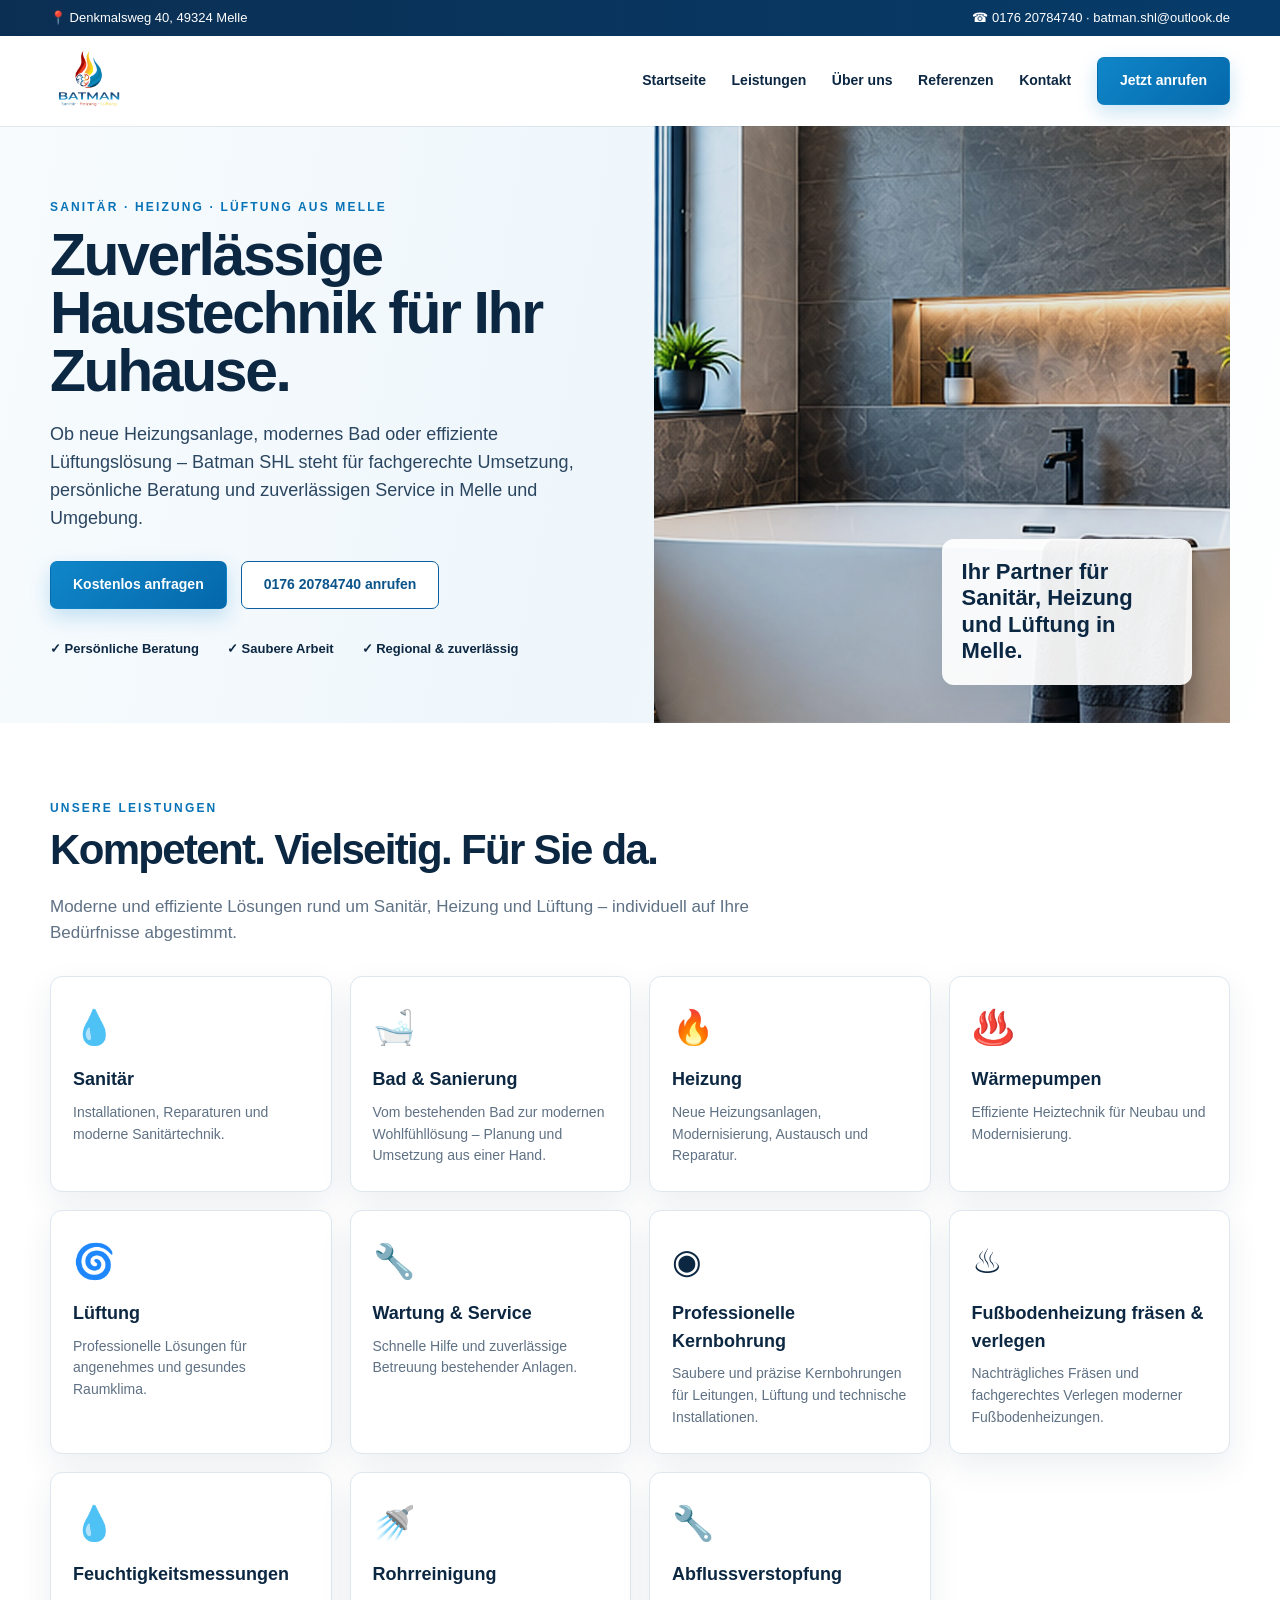
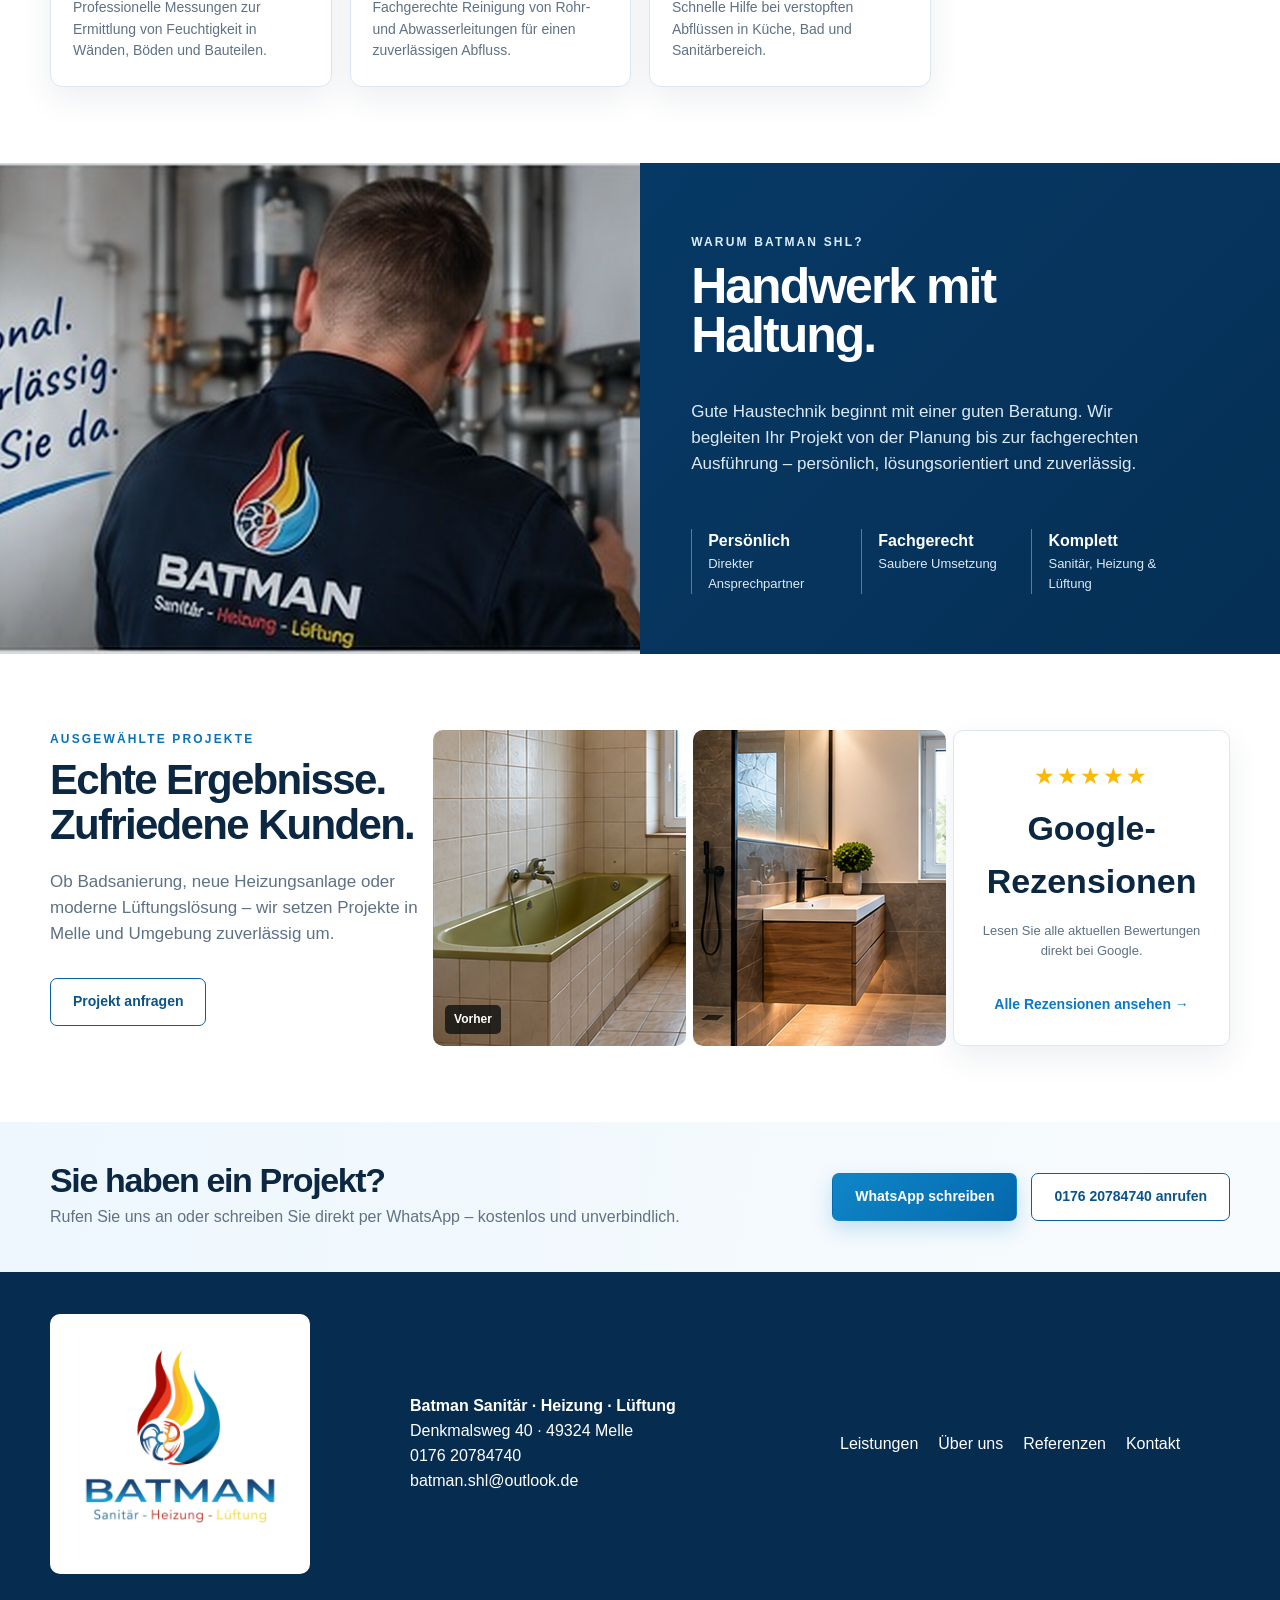
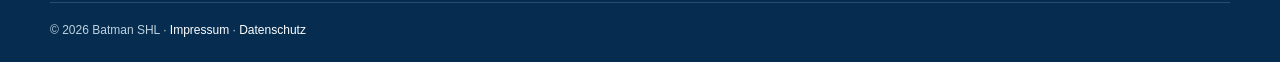
==== commit 04849d51: "Add files via upload" ====
--- a/index.html
+++ b/index.html
@@ -4,7 +4,7 @@
   <meta charset="utf-8">
   <meta name="viewport" content="width=device-width, initial-scale=1">
   <title>Batman SHL | Sanitär, Heizung & Lüftung in Melle</title>
-  <meta name="description" content="Batman SHL in Melle: Sanitär, Badsanierung, Heizung, Wärmepumpen, Lüftung, Kernbohrung, Fußbodenheizung fräsen & verlegen, Feuchtigkeitsmessungen und Service.">
+  <meta name="description" content="Batman SHL in Melle: Sanitär, Badsanierung, Heizung, Wärmepumpen, Lüftung, Kernbohrung, Fußbodenheizung fräsen & verlegen, Feuchtigkeitsmessungen, Rohrreinigung, Abflussverstopfungen und Service.">
   <meta name="robots" content="index,follow">
   <link rel="canonical" href="https://batman-shl.de/">
   <meta property="og:type" content="website">
@@ -92,6 +92,8 @@
           <article class="service-card"><div class="service-icon">◉</div><h3>Professionelle Kernbohrung</h3><p>Saubere und präzise Kernbohrungen für Leitungen, Lüftung und technische Installationen.</p></article>
           <article class="service-card"><div class="service-icon">♨</div><h3>Fußbodenheizung fräsen & verlegen</h3><p>Nachträgliches Fräsen und fachgerechtes Verlegen moderner Fußbodenheizungen.</p></article>
           <article class="service-card"><div class="service-icon">💧</div><h3>Feuchtigkeitsmessungen</h3><p>Professionelle Messungen zur Ermittlung von Feuchtigkeit in Wänden, Böden und Bauteilen.</p></article>
+          <article class="service-card"><div class="service-icon">🚿</div><h3>Rohrreinigung</h3><p>Fachgerechte Reinigung von Rohr- und Abwasserleitungen für einen zuverlässigen Abfluss.</p></article>
+          <article class="service-card"><div class="service-icon">🔧</div><h3>Abflussverstopfung</h3><p>Schnelle Hilfe bei verstopften Abflüssen in Küche, Bad und Sanitärbereich.</p></article>
         </div>
       </div>
     </section>
